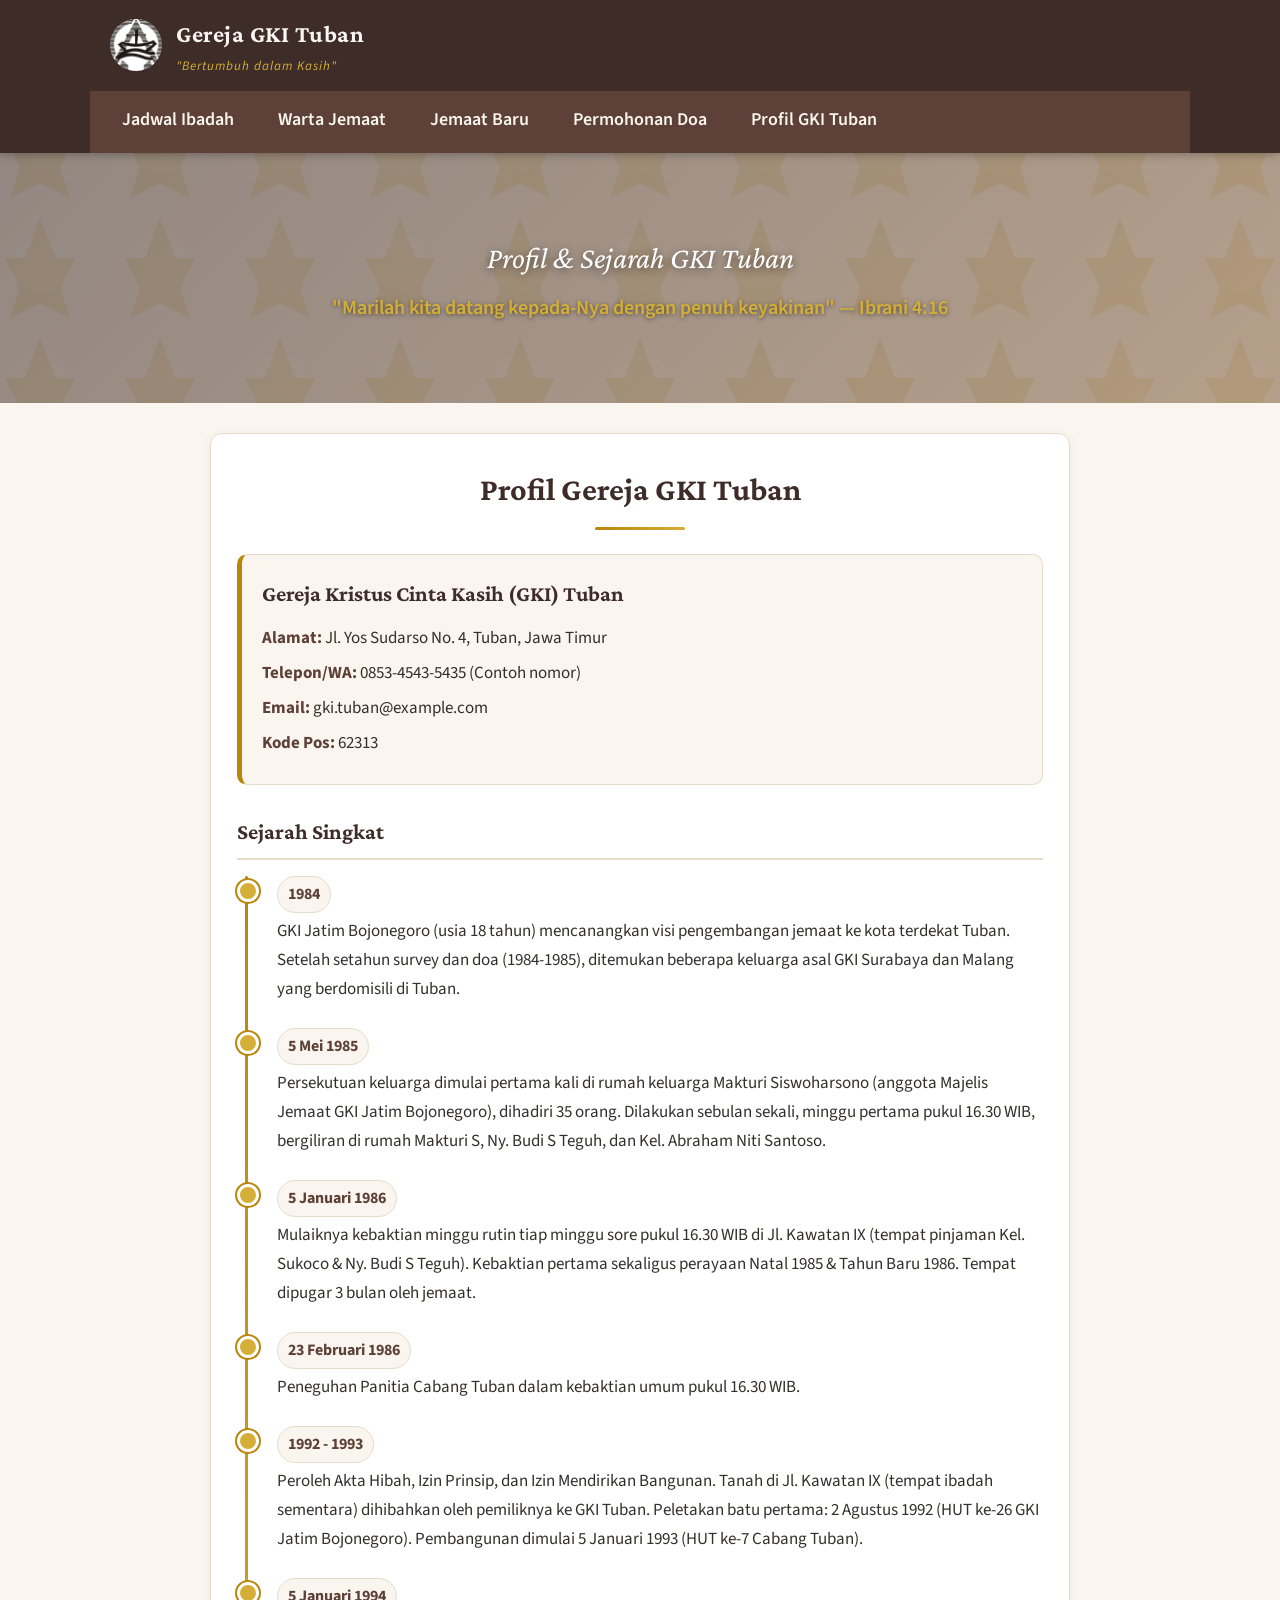
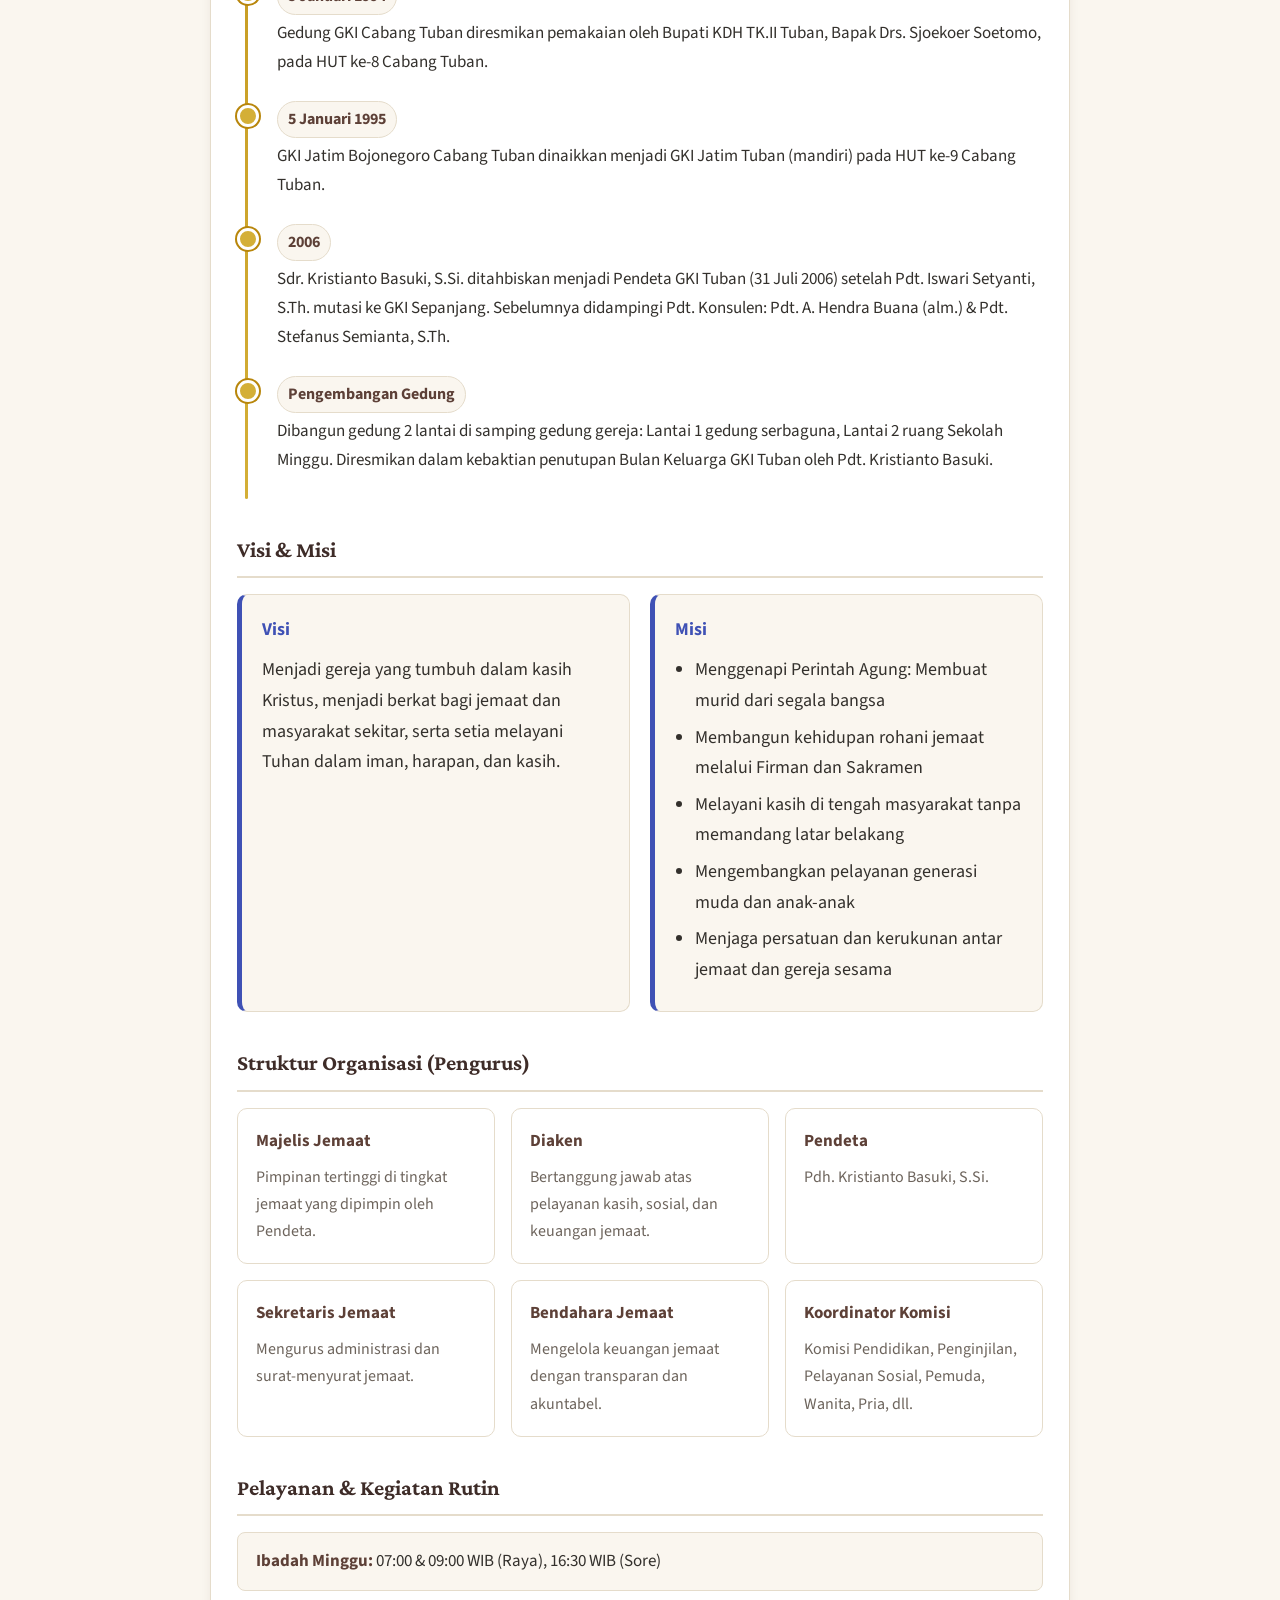
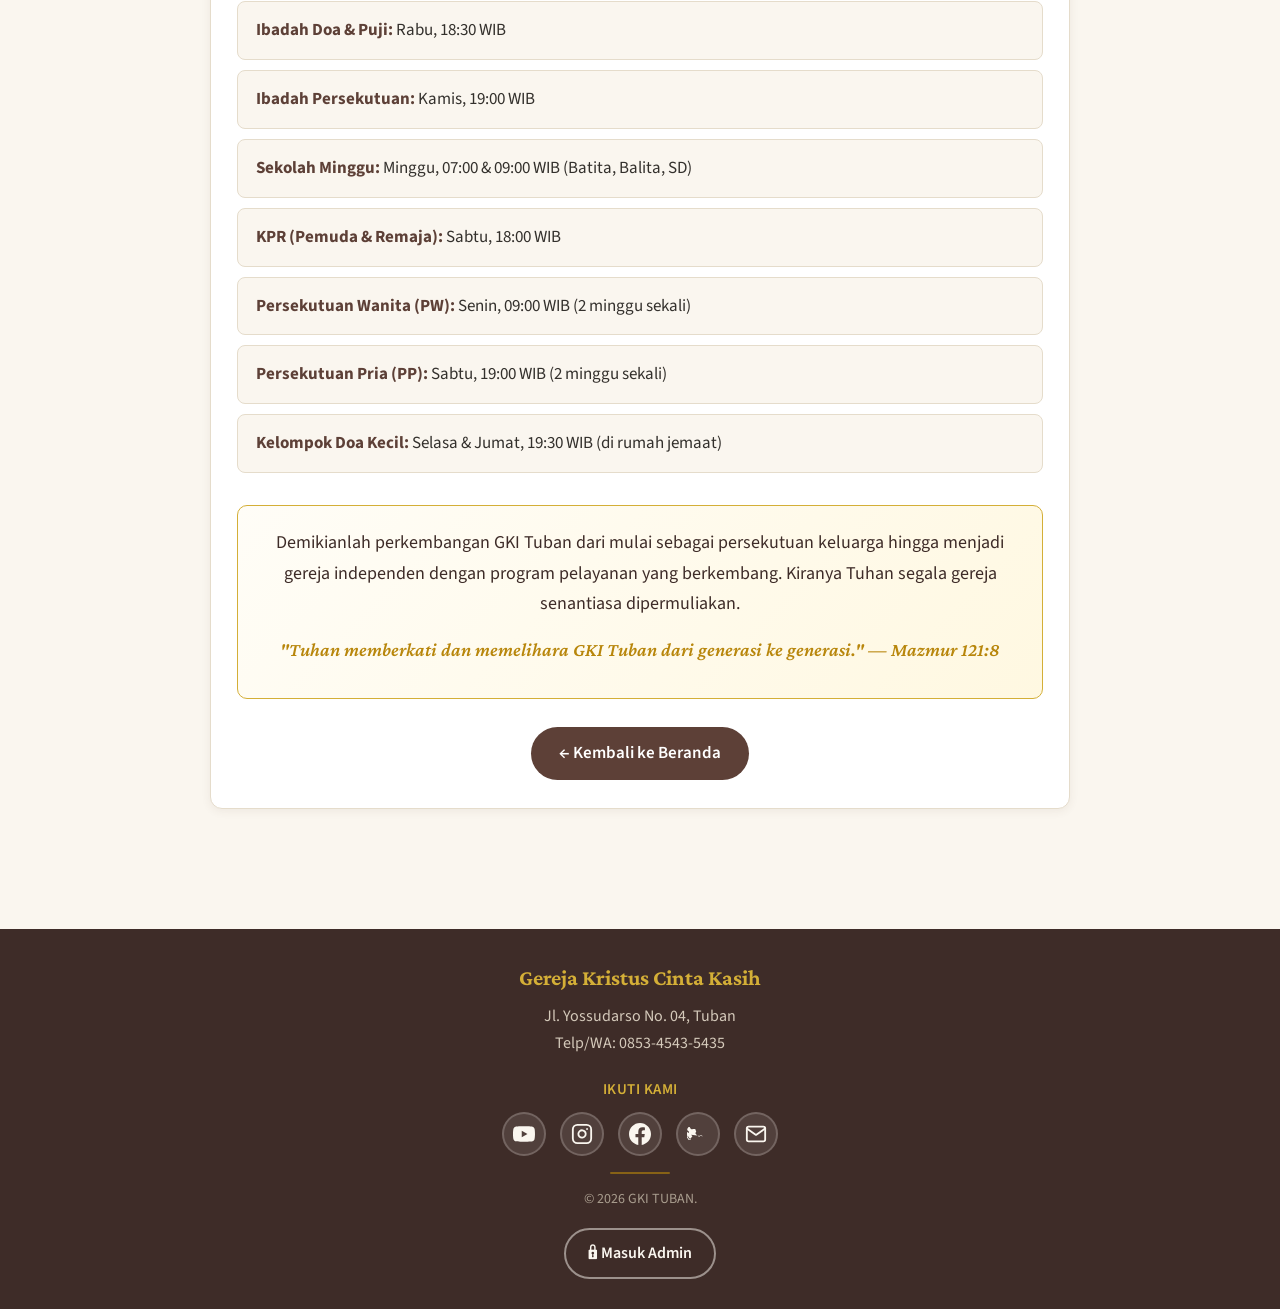
==== gereja/profil.html @ 8012eaf6 "Add files via upload" ====
<!DOCTYPE html>
<html lang="id">
<head>
  <meta charset="UTF-8">
  <meta name="viewport" content="width=device-width, initial-scale=1.0">
  <title>Profil GKI Tuban | Gereja Kristus Cinta Kasih</title>
  <link rel="stylesheet" href="styles.css">
  <link rel="preconnect" href="https://fonts.googleapis.com">
  <link href="https://fonts.googleapis.com/css2?family=Crimson+Pro:wght@400;600;700&family=Source+Sans+3:wght@400;500;600;700&display=swap" rel="stylesheet">
</head>
<body>

  <!-- Header -->
  <header class="site-header">
    <div class="header-inner">
      <div class="logo-area">
        <img src="logo gki.png" alt="Logo GKI Tuban" class="logo-icon">
        <div class="logo-text">
          <span class="church-name">Gereja GKI Tuban</span>
          <span class="church-motto">"Bertumbuh dalam Kasih"</span>
        </div>
      </div>
      <button class="mobile-menu-btn" id="mobileMenuBtn" aria-label="Menu">
        <span></span><span></span><span></span>
      </button>
    </div>
    <nav class="main-nav" id="mainNav">
      <a href="index.html#jadwal" class="nav-link">Jadwal Ibadah</a>
      <a href="index.html#warta" class="nav-link">Warta Jemaat</a>
      <a href="index.html#jemaat-baru" class="nav-link">Jemaat Baru</a>
      <a href="index.html#doa" class="nav-link">Permohonan Doa</a>
      <a href="profil.html" class="nav-link active">Profil GKI Tuban</a>
    </nav>
  </header>

  <!-- Hero Banner untuk halaman profil -->
  <section class="hero-banner" style="height: 250px;">
    <div class="hero-overlay"></div>
    <div class="hero-content">
      <p class="hero-verse">Profil & Sejarah GKI Tuban</p>
      <p class="hero-ref">"Marilah kita datang kepada-Nya dengan penuh keyakinan" — Ibrani 4:16</p>
    </div>
  </section>

  <main class="main-content">

    <!-- ===================== PROFIL LENGKAP GKI TUBAN ===================== -->
    <section class="section-block">
      <div class="section-header">
        <h2>Profil Gereja GKI Tuban</h2>
        <div class="section-divider"></div>
      </div>

      <div class="profile-content">
        <div class="profile-intro-box">
          <h3>Gereja Kristus Cinta Kasih (GKI) Tuban</h3>
          <p><strong>Alamat:</strong> Jl. Yos Sudarso No. 4, Tuban, Jawa Timur</p>
          <p><strong>Telepon/WA:</strong> 0853-4543-5435 (Contoh nomor)</p>
          <p><strong>Email:</strong> gki.tuban@example.com</p>
          <p><strong>Kode Pos:</strong> 62313</p>
        </div>

        <div class="profile-section">
          <h3>Sejarah Singkat</h3>
          <div class="history-timeline">
            <div class="timeline-item">
              <div class="timeline-year">1984</div>
              <div class="timeline-desc">GKI Jatim Bojonegoro (usia 18 tahun) mencanangkan visi pengembangan jemaat ke kota terdekat Tuban. Setelah setahun survey dan doa (1984-1985), ditemukan beberapa keluarga asal GKI Surabaya dan Malang yang berdomisili di Tuban.</div>
            </div>
            <div class="timeline-item">
              <div class="timeline-year">5 Mei 1985</div>
              <div class="timeline-desc">Persekutuan keluarga dimulai pertama kali di rumah keluarga Makturi Siswoharsono (anggota Majelis Jemaat GKI Jatim Bojonegoro), dihadiri 35 orang. Dilakukan sebulan sekali, minggu pertama pukul 16.30 WIB, bergiliran di rumah Makturi S, Ny. Budi S Teguh, dan Kel. Abraham Niti Santoso.</div>
            </div>
            <div class="timeline-item">
              <div class="timeline-year">5 Januari 1986</div>
              <div class="timeline-desc">Mulaiknya kebaktian minggu rutin tiap minggu sore pukul 16.30 WIB di Jl. Kawatan IX (tempat pinjaman Kel. Sukoco & Ny. Budi S Teguh). Kebaktian pertama sekaligus perayaan Natal 1985 & Tahun Baru 1986. Tempat dipugar 3 bulan oleh jemaat.</div>
            </div>
            <div class="timeline-item">
              <div class="timeline-year">23 Februari 1986</div>
              <div class="timeline-desc">Peneguhan Panitia Cabang Tuban dalam kebaktian umum pukul 16.30 WIB.</div>
            </div>
            <div class="timeline-item">
              <div class="timeline-year">1992 - 1993</div>
              <div class="timeline-desc">Peroleh Akta Hibah, Izin Prinsip, dan Izin Mendirikan Bangunan. Tanah di Jl. Kawatan IX (tempat ibadah sementara) dihibahkan oleh pemiliknya ke GKI Tuban. Peletakan batu pertama: 2 Agustus 1992 (HUT ke-26 GKI Jatim Bojonegoro). Pembangunan dimulai 5 Januari 1993 (HUT ke-7 Cabang Tuban).</div>
            </div>
            <div class="timeline-item">
              <div class="timeline-year">5 Januari 1994</div>
              <div class="timeline-desc">Gedung GKI Cabang Tuban diresmikan pemakaian oleh Bupati KDH TK.II Tuban, Bapak Drs. Sjoekoer Soetomo, pada HUT ke-8 Cabang Tuban.</div>
            </div>
            <div class="timeline-item">
              <div class="timeline-year">5 Januari 1995</div>
              <div class="timeline-desc">GKI Jatim Bojonegoro Cabang Tuban dinaikkan menjadi GKI Jatim Tuban (mandiri) pada HUT ke-9 Cabang Tuban.</div>
            </div>
            <div class="timeline-item">
              <div class="timeline-year">2006</div>
              <div class="timeline-desc">Sdr. Kristianto Basuki, S.Si. ditahbiskan menjadi Pendeta GKI Tuban (31 Juli 2006) setelah Pdt. Iswari Setyanti, S.Th. mutasi ke GKI Sepanjang. Sebelumnya didampingi Pdt. Konsulen: Pdt. A. Hendra Buana (alm.) & Pdt. Stefanus Semianta, S.Th.</div>
            </div>
            <div class="timeline-item">
              <div class="timeline-year">Pengembangan Gedung</div>
              <div class="timeline-desc">Dibangun gedung 2 lantai di samping gedung gereja: Lantai 1 gedung serbaguna, Lantai 2 ruang Sekolah Minggu. Diresmikan dalam kebaktian penutupan Bulan Keluarga GKI Tuban oleh Pdt. Kristianto Basuki.</div>
            </div>
          </div>
        </div>

        <div class="profile-section">
          <h3>Visi & Misi</h3>
          <div class="vision-mission">
            <div class="vm-card">
              <h4>Visi</h4>
              <p>Menjadi gereja yang tumbuh dalam kasih Kristus, menjadi berkat bagi jemaat dan masyarakat sekitar, serta setia melayani Tuhan dalam iman, harapan, dan kasih.</p>
            </div>
            <div class="vm-card">
              <h4>Misi</h4>
              <ul>
                <li>Menggenapi Perintah Agung: Membuat murid dari segala bangsa</li>
                <li>Membangun kehidupan rohani jemaat melalui Firman dan Sakramen</li>
                <li>Melayani kasih di tengah masyarakat tanpa memandang latar belakang</li>
                <li>Mengembangkan pelayanan generasi muda dan anak-anak</li>
                <li>Menjaga persatuan dan kerukunan antar jemaat dan gereja sesama</li>
              </ul>
            </div>
          </div>
        </div>

        <div class="profile-section">
          <h3>Struktur Organisasi (Pengurus)</h3>
          <div class="structure-grid">
            <div class="structure-card">
              <h4>Majelis Jemaat</h4>
              <p>Pimpinan tertinggi di tingkat jemaat yang dipimpin oleh Pendeta.</p>
            </div>
            <div class="structure-card">
              <h4>Diaken</h4>
              <p>Bertanggung jawab atas pelayanan kasih, sosial, dan keuangan jemaat.</p>
            </div>
            <div class="structure-card">
              <h4>Pendeta</h4>
              <p>Pdh. Kristianto Basuki, S.Si.</p>
            </div>
            <div class="structure-card">
              <h4>Sekretaris Jemaat</h4>
              <p>Mengurus administrasi dan surat-menyurat jemaat.</p>
            </div>
            <div class="structure-card">
              <h4>Bendahara Jemaat</h4>
              <p>Mengelola keuangan jemaat dengan transparan dan akuntabel.</p>
            </div>
            <div class="structure-card">
              <h4>Koordinator Komisi</h4>
              <p>Komisi Pendidikan, Penginjilan, Pelayanan Sosial, Pemuda, Wanita, Pria, dll.</p>
            </div>
          </div>
        </div>

        <div class="profile-section">
          <h3>Pelayanan & Kegiatan Rutin</h3>
          <ul class="ministry-list">
            <li><strong>Ibadah Minggu:</strong> 07:00 & 09:00 WIB (Raya), 16:30 WIB (Sore)</li>
            <li><strong>Ibadah Doa & Puji:</strong> Rabu, 18:30 WIB</li>
            <li><strong>Ibadah Persekutuan:</strong> Kamis, 19:00 WIB</li>
            <li><strong>Sekolah Minggu:</strong> Minggu, 07:00 & 09:00 WIB (Batita, Balita, SD)</li>
            <li><strong>KPR (Pemuda & Remaja):</strong> Sabtu, 18:00 WIB</li>
            <li><strong>Persekutuan Wanita (PW):</strong> Senin, 09:00 WIB (2 minggu sekali)</li>
            <li><strong>Persekutuan Pria (PP):</strong> Sabtu, 19:00 WIB (2 minggu sekali)</li>
            <li><strong>Kelompok Doa Kecil:</strong> Selasa & Jumat, 19:30 WIB (di rumah jemaat)</li>
          </ul>
        </div>

        <div class="profile-conclusion">
          <p>Demikianlah perkembangan GKI Tuban dari mulai sebagai persekutuan keluarga hingga menjadi gereja independen dengan program pelayanan yang berkembang. Kiranya Tuhan segala gereja senantiasa dipermuliakan.</p>
          <p class="blessing">"Tuhan memberkati dan memelihara GKI Tuban dari generasi ke generasi." — Mazmur 121:8</p>
        </div>

        <div class="back-link">
          <a href="index.html" class="btn-back-home">← Kembali ke Beranda</a>
        </div>
      </div>
    </section>

  </main>

  <!-- Footer -->
  <footer class="site-footer">
    <div class="footer-inner">
      <p class="footer-church">Gereja Kristus Cinta Kasih</p>
      <p class="footer-addr">Jl. Yossudarso No. 04, Tuban</p>
      <p class="footer-contact">Telp/WA: 0853-4543-5435</p>

      <!-- Social Media -->
      <div class="footer-social">
        <span class="social-label">Ikuti Kami</span>
        <div class="social-links">
          <a href="https://youtube.com" target="_blank" rel="noopener noreferrer" class="social-link social-youtube" aria-label="YouTube GKI Tuban" title="YouTube">
            <svg class="social-icon" viewBox="0 0 24 24" fill="currentColor" aria-hidden="true"><path d="M23.498 6.186a3.016 3.016 0 0 0-2.122-2.136C19.505 3.545 12 3.545 12 3.545s-7.505 0-9.377.505A3.017 3.017 0 0 0 .502 6.186C0 8.07 0 12 0 12s0 3.93.502 5.814a3.016 3.016 0 0 0 2.122 2.136c1.871.505 9.376.505 9.376.505s7.505 0 9.377-.505a3.015 3.015 0 0 0 2.122-2.136C24 15.93 24 12 24 12s0-3.93-.502-5.814zM9.545 15.568V8.432L15.818 12 9.545 15.568z"/></svg>
          </a>
          <a href="https://instagram.com" target="_blank" rel="noopener noreferrer" class="social-link social-instagram" aria-label="Instagram GKI Tuban" title="Instagram">
            <svg class="social-icon" viewBox="0 0 24 24" fill="none" stroke="currentColor" stroke-width="2" stroke-linecap="round" stroke-linejoin="round" aria-hidden="true"><rect x="2" y="2" width="20" height="20" rx="5" ry="5"/><path d="M16 11.37A4 4 0 1 1 12.63 8 4 4 0 0 1 16 11.37z"/><line x1="17.5" y1="6.5" x2="17.51" y2="6.5"/></svg>
          </a>
          <a href="https://facebook.com" target="_blank" rel="noopener noreferrer" class="social-link social-facebook" aria-label="Facebook GKI Tuban" title="Facebook">
            <svg class="social-icon" viewBox="0 0 24 24" fill="currentColor" aria-hidden="true"><path d="M24 12.073c0-6.627-5.373-12-12-12s-12 5.373-12 12c0 5.99 4.388 10.954 10.125 11.854v-8.385H7.078v-3.47h3.047V9.43c0-3.007 1.792-4.669 4.533-4.669 1.312 0 2.686.235 2.686.235v2.953H15.83c-1.491 0-1.956.925-1.956 1.874v2.25h3.328l-.532 3.47h-2.796v8.385C19.612 23.027 24 18.062 24 12.073z"/></svg>
          </a>
          <a href="https://wa.me/6285345435435" target="_blank" rel="noopener noreferrer" class="social-link social-whatsapp" aria-label="WhatsApp GKI Tuban" title="WhatsApp">
            <svg class="social-icon" viewBox="0 0 24 24" fill="currentColor" aria-hidden="true"><path d="M17.472 14.382c-.297-.149-1.758-.867-2.03-.967-.273-.099-.471-.148-.67.15-.197.297-.767.966-.94 1.164-.173.199-.347.223-.644.075-.297-.15-1.255-.463-2.39-1.475-.883-.788-1.48-1.761-1.653-2.059-.173-.297-.018-.454.13-.606.134-.133.297-.347.446-.52.149-.174.198-.298.298-.472.099-.173.05-.371-.025-.52-.075-.149-.669-1.612-.916-2.207-.242-.579-.487-.5-.669-.51-.173-.008-.371-.01-.57-.01-.198 0-.396.01-.594.01-.198 0-.42.01-.618.075-.198.074-.402.15-.57.224-.297.15-.669.224-1.044.074-.372-.149-1.094-.573-1.492-1.425-.396-.853-.6-.963-.84-.997-.24-.033-.51-.074-.789.1-.297.174-1.048.74-1.348 1.474-.3.736-.397 1.264-.248 1.553.134.274.42.593.805 1.01.396.42.855.955.997 1.154.075.099.14.198.18.3.04.099.04.199-.055.298-.074.099-.18.248-.375.248-.188 0-.574-.173-.854-.274-.323-.12-.607-.274-.805-.423-.198-.149-.497-.446-.57-.446-.099 0-.198.074-.247.124a.76.76 0 0 0-.124.198c-.075.274-.298.916-.373 1.19-.074.274-.099.472-.074.646.025.174.1.347.223.447.273.224 1.094 1.355 1.517 2.39.298.734.446 1.308.496 1.483.05.198.05.396.024.57-.024.174-.223.224-.447.298-.248.074-.522.05-.794.025-.199-.025-.423-.05-.62-.15-.198-.1-.371-.274-.547-.472-.174-.198-.273-.423-.323-.646-.05-.223-.024-.371.05-.52.074-.15.201-.323.349-.472.174-.173.374-.323.62-.423.273-.1.597-.05.945.025.372.074 1.397.524 1.842 1.524.396.88.523 1.676.597 2.175.049.348.024.524-.124.67-.149.149-.397.173-.62.074-.198-.074-.396-.248-.594-.423-.173-.173-.3-.397-.423-.646-.074-.199-.05-.372.025-.547.074-.198.248-.472.472-.646.248-.174.573-.248.849-.174.397.075.794.174 1.019.373.224.223.472.523.646.849.174.323.198.573.074.794-.124.224-.373.323-.598.15a1.77 1.77 0 0 1-.647-.597 1.73 1.73 0 0 1-.348-.67c-.074-.249-.05-.473.05-.647.074-.199.273-.373.523-.447.274-.074.548-.05.823.05.174 0 .373-.025.547-.1.174-.074.397-.223.62-.398.224-.174.423-.374.597-.598.173-.223.223-.446.124-.62-.075-.149-.3-.274-.573-.3-.247-.025-.523-.025-.798-.025-.274 0-.548.025-.823.1-.273.074-.522.249-.746.473-.224.224-.423.524-.597.798-.174.274-.323.523-.398.748-.075.224-.075.423-.05.597.025.173.124.373.298.473.223.124.446.149.745.124.298-.025.62-.075.945-.274.323-.198.62-.473.895-.798.274-.323.523-.72.646-1.19.124-.473.05-1.019-.249-1.468a1.76 1.76 0 0 0-.648-.62c-.223-.173-.447-.3-.697-.374-.273-.074-.573-.1-.873-.1-.173 0-.347.025-.52.075z"/></svg>
          </a>
          <a href="mailto:gki.tuban@example.com" class="social-link social-email" aria-label="Email GKI Tuban" title="Email">
            <svg class="social-icon" viewBox="0 0 24 24" fill="none" stroke="currentColor" stroke-width="2" stroke-linecap="round" stroke-linejoin="round" aria-hidden="true"><path d="M4 4h16c1.1 0 2 .9 2 2v12c0 1.1-.9 2-2 2H4c-1.1 0-2-.9-2-2V6c0-1.1.9-2 2-2z"/><polyline points="22,6 12,13 2,6"/></svg>
          </a>
        </div>
      </div>

      <div class="footer-divider"></div>
      <p class="footer-copy">&copy; 2026 GKI TUBAN.</p>
      <a href="admin.html" class="btn-admin-access">&#128274; Masuk Admin</a>
    </div>
  </footer>

  <script src="app.js"></script>
</body>
</html>
---- gereja/styles.css ----
:root {
  --warna-emas: #b8860b;
  --warna-emas-terang: #d4af37;
  --warna-cokelat: #5d4037;
  --warna-cokelat-gelap: #3e2c28;
  --warna-krem: #faf6ef;
  --warna-krem-gelap: #f1e9dc;
  --warna-biru-doa: #3f51b5;
  
  --warna-hijau: #2e7d32;
  --warna-merah: #c62828;
  --warna-teks: #33302c;
  --warna-teks-muda: #6d645c;
  --warna-putih: #ffffff;
  --warna-garis: #e5dccb;
}

* {
  margin: 0;
  padding: 0;
  box-sizing: border-box;
}

html {
  scroll-behavior: smooth;
  scroll-padding-top: 80px;
}

body {
  font-family: 'Source Sans 3', -apple-system, BlinkMacSystemFont, "Segoe UI", Arial, sans-serif;
  background: var(--warna-krem);
  color: var(--warna-teks);
  font-size: 18px; /* ukuran font agak besar untuk lansia */
  line-height: 1.7;
}

h1, h2, h3 {
  font-family: 'Crimson Pro', Georgia, serif;
  color: var(--warna-cokelat-gelap);
}

/* ================= HEADER & NAVIGASI ================= */

.site-header {
  background: var(--warna-cokelat-gelap);
  color: var(--warna-krem);
  position: sticky;
  top: 0;
  z-index: 100;
  box-shadow: 0 2px 8px rgba(0,0,0,0.25);
}

.header-inner {
  display: flex;
  align-items: center;
  justify-content: space-between;
  max-width: 1100px;
  margin: 0 auto;
  padding: 14px 20px;
}

.logo-area {
  display: flex;
  align-items: center;
  gap: 14px;
}

.logo-icon {
  width: 52px;
  height: 52px;
  border-radius: 50%;
  object-fit: cover;
  flex-shrink: 0;
}

.logo-text {
  display: flex;
  flex-direction: column;
}

.church-name {
  font-family: 'Crimson Pro', Georgia, serif;
  font-size: 24px;
  font-weight: 700;
  letter-spacing: 0.5px;
}

.church-motto {
  font-size: 13px;
  font-style: italic;
  color: var(--warna-emas-terang);
  letter-spacing: 1px;
}

/* Mobile menu toggle */
.mobile-menu-btn {
  display: none;
  background: none;
  border: 2px solid var(--warna-krem);
  border-radius: 6px;
  padding: 8px;
  cursor: pointer;
  flex-direction: column;
  gap: 5px;
}

.mobile-menu-btn span {
  display: block;
  width: 26px;
  height: 3px;
  background: var(--warna-krem);
  border-radius: 2px;
}

.main-nav {
  background: var(--warna-cokelat);
  max-width: 1100px;
  margin: 0 auto;
  display: flex;
  padding: 0 10px;
}

.nav-link {
  display: block;
  padding: 14px 22px;
  color: var(--warna-krem);
  text-decoration: none;
  font-size: 18px;
  font-weight: 600;
  border-bottom: 4px solid transparent;
  transition: background 0.2s;
}

.nav-link:hover,
.nav-link.active {
  background: var(--warna-cokelat-gelap);
  border-bottom-color: var(--warna-emas-terang);
}

/* ================= HERO BANNER ================= */

.hero-banner {
  position: relative;
  height: 300px;
  background-image:
    linear-gradient(135deg, rgba(62,44,40,0.55), rgba(124,88,56,0.55)),
    url('data:image/svg+xml;utf8,<svg xmlns="http://www.w3.org/2000/svg" width="120" height="120" viewBox="0 0 120 120"><circle cx="60" cy="45" r="30" fill="%23ffffff" opacity="0.25"/><path d="M60 0 L75 40 L95 40 L80 70 L90 100 L60 85 L30 100 L40 70 L25 40 L45 40 Z" fill="%23d4af37" opacity="0.20"/></svg>');
  background-size: auto, 120px 120px;
  background-position: center, center;
  display: flex;
  align-items: center;
  justify-content: center;
  text-align: center;
}

.hero-content {
  max-width: 700px;
  padding: 20px;
}

.hero-verse {
  font-family: 'Crimson Pro', Georgia, serif;
  font-size: 30px;
  font-style: italic;
  color: var(--warna-putih);
  text-shadow: 0 2px 8px rgba(0,0,0,0.5);
  margin-bottom: 8px;
}

.hero-ref {
  color: var(--warna-emas-terang);
  font-size: 20px;
  font-weight: 600;
  text-shadow: 0 1px 4px rgba(0,0,0,0.5);
}

/* ================= MAIN CONTENT / SECTIONS ================= */

.main-content {
  max-width: 900px;
  margin: 0 auto;
  padding: 30px 20px 60px;
}

.section-block {
  margin-bottom: 60px;
  background: var(--warna-putih);
  border-radius: 12px;
  padding: 28px 26px;
  box-shadow: 0 2px 10px rgba(93,64,55,0.08);
  border: 1px solid var(--warna-garis);
}

.section-header {
  text-align: center;
  margin-bottom: 24px;
}

.section-header h2 {
  font-size: 32px;
  margin-bottom: 10px;
}

.section-divider {
  width: 90px;
  height: 3px;
  background: linear-gradient(90deg, var(--warna-emas), var(--warna-emas-terang));
  margin: 0 auto;
  border-radius: 3px;
}

.section-desc {
  text-align: center;
  color: var(--warna-teks-muda);
  margin-bottom: 24px;
  font-size: 18px;
}

/* ================= SCHEDULE TABS ================= */

.schedule-tabs {
  display: flex;
  flex-wrap: wrap;
  gap: 8px;
  justify-content: center;
  margin-bottom: 24px;
}

.tab-btn {
  background: var(--warna-krem-gelap);
  border: 2px solid var(--warna-garis);
  color: var(--warna-cokelat);
  font-size: 16px;
  font-weight: 600;
  padding: 12px 20px;
  border-radius: 30px;
  cursor: pointer;
  transition: all 0.2s;
}

.tab-btn:hover {
  background: var(--warna-krem);
}

.tab-btn.active {
  background: var(--warna-cokelat);
  border-color: var(--warna-cokelat);
  color: var(--warna-putih);
}

.tab-content {
  display: none;
}

.tab-content.active {
  display: block;
  animation: fadeIn 0.3s ease;
}

@keyframes fadeIn {
  from { opacity: 0; transform: translateY(6px); }
  to { opacity: 1; transform: translateY(0); }
}

.schedule-card {
  display: flex;
  align-items: center;
  gap: 18px;
  background: var(--warna-krem);
  border-left: 5px solid var(--warna-emas);
  border-radius: 8px;
  padding: 16px 20px;
  margin-bottom: 12px;
}

.schedule-day {
  flex-shrink: 0;
  min-width: 90px;
  text-align: center;
  background: var(--warna-cokelat);
  color: var(--warna-putih);
  font-weight: 700;
  padding: 10px 8px;
  border-radius: 8px;
  font-size: 16px;
}

.schedule-detail {
  display: flex;
  flex-direction: column;
}

.schedule-detail strong {
  font-size: 19px;
  color: var(--warna-cokelat-gelap);
}

.schedule-detail span {
  color: var(--warna-teks-muda);
  font-size: 16px;
}

/* ================= WARTA ================= */

.section-warta {
  background: linear-gradient(180deg, var(--warna-putih), var(--warna-krem));
}

.warta-container {
  background: var(--warna-putih);
  border: 1px solid var(--warna-garis);
  border-radius: 10px;
  padding: 22px;
}

.warta-date {
  font-size: 16px;
  color: var(--warna-emas);
  font-weight: 700;
  margin-bottom: 12px;
  letter-spacing: 0.5px;
}

.warta-body {
  white-space: pre-line;
  font-size: 18px;
}

.warta-list {
  display: flex;
  flex-direction: column;
  gap: 20px;
}

.warta-item {
  background: var(--warna-putih);
  border: 1px solid var(--warna-garis);
  border-radius: 10px;
  padding: 20px;
  box-shadow: 0 2px 8px rgba(93,64,55,0.06);
  transition: box-shadow 0.2s, border-color 0.2s;
}

.warta-item:hover {
  box-shadow: 0 4px 16px rgba(93,64,55,0.1);
  border-color: var(--warna-emas);
}

.warta-item-date {
  font-size: 14px;
  color: var(--warna-emas);
  font-weight: 700;
  margin-bottom: 10px;
  letter-spacing: 0.5px;
}

.warta-item-teks {
  font-size: 18px;
  line-height: 1.8;
  color: var(--warna-teks);
  white-space: pre-wrap;
}

.warta-item img,
.warta-item iframe {
  max-width: 100%;
  height: auto;
  display: block;
  border-radius: 8px;
  margin-top: 12px;
}

.warta-file-image img {
  border: 1px solid var(--warna-garis);
}

.warta-file-pdf iframe {
  border: 1px solid var(--warna-garis);
  border-radius: 8px;
}

.warta-file-pdf p,
.warta-pdf-download {
  margin-top: 12px;
  text-align: center;
}

.warta-file-name {
  margin-top: 0 !important;
  font-size: 14px;
  color: var(--warna-teks-muda);
  font-weight: 500;
  text-align: center;
  margin-bottom: 6px;
}

.warta-file-pdf a {
  display: inline-flex;
  align-items: center;
  gap: 10px;
  background: linear-gradient(135deg, var(--warna-emas) 0%, var(--warna-emas-terang) 50%, var(--warna-emas) 100%);
  background-size: 200% 100%;
  color: var(--warna-cokelat-gelap);
  font-weight: 700;
  font-size: 15px;
  padding: 12px 28px;
  border-radius: 50px;
  text-decoration: none;
  box-shadow: 
    0 4px 14px rgba(184,134,11,0.35),
    0 0 0 1px rgba(212,175,55,0.5) inset;
  transition: transform 0.2s, box-shadow 0.2s, background-position 0.3s;
  position: relative;
  overflow: hidden;
}

.warta-file-pdf a::before {
  content: "";
  position: absolute;
  inset: 0;
  background: linear-gradient(135deg, transparent 0%, rgba(255,255,255,0.3) 50%, transparent 100%);
  opacity: 0;
  transition: opacity 0.3s;
}

.warta-file-pdf a:hover {
  transform: translateY(-3px);
  box-shadow: 
    0 7px 22px rgba(184,134,11,0.45),
    0 0 0 1px rgba(212,175,55,0.7) inset;
  background-position: 100% 0;
}

.warta-file-pdf a:hover::before {
  opacity: 1;
  animation: shimmer 1.5s infinite;
}

.warta-file-pdf a:active {
  transform: translateY(-1px);
  box-shadow: 0 3px 10px rgba(184,134,11,0.35);
}

@keyframes shimmer {
  0% { transform: translateX(-100%); }
  100% { transform: translateX(100%); }
}

.warta-file-pdf a:active {
  transform: translateY(0);
}

.warta-file-other a {
  color: var(--warna-emas);
  font-weight: 600;
}

/* ================= FORMULIR ================= */

.church-form {
  max-width: 620px;
  margin: 0 auto;
}

.form-group {
  margin-bottom: 22px;
}

.form-group label {
  display: block;
  font-weight: 600;
  margin-bottom: 6px;
  font-size: 18px;
  color: var(--warna-cokelat);
}

.form-group input[type="text"],
.form-group input[type="tel"],
.form-group input[type="date"] {
  width: 100%;
  padding: 14px 16px;
  font-size: 18px;
  border: 2px solid var(--warna-garis);
  border-radius: 8px;
  background: var(--warna-putih);
  transition: border-color 0.2s;
}

.form-group input:focus,
.form-group textarea:focus {
  outline: none;
  border-color: var(--warna-emas);
  background: #fffdf7;
}

.form-group textarea {
  width: 100%;
  padding: 14px 16px;
  font-size: 18px;
  border: 2px solid var(--warna-garis);
  border-radius: 8px;
  font-family: inherit;
  resize: vertical;
  min-height: 120px;
  background: var(--warna-putih);
}

/* Privasi radio custom */
.privacy-label {
  font-size: 18px;
  font-weight: 600;
  color: var(--warna-cokelat);
  margin-bottom: 8px;
  display: block;
}

.privacy-options {
  display: flex;
  flex-direction: column;
  gap: 12px;
}

.radio-option {
  display: flex;
  align-items: center;
  gap: 10px;
  cursor: pointer;
  font-size: 18px;
  background: var(--warna-krem);
  border: 2px solid var(--warna-garis);
  padding: 12px 14px;
  border-radius: 8px;
  transition: border-color 0.2s;
}

.radio-option:hover {
  border-color: var(--warna-emas);
}

.radio-option input[type="radio"] {
  width: 22px;
  height: 22px;
  flex-shrink: 0;
  accent-color: var(--warna-emas);
}

/* Submit buttons */
.btn-submit {
  display: block;
  width: 100%;
  background: linear-gradient(145deg, var(--warna-emas-terang), var(--warna-emas));
  color: var(--warna-putih);
  font-size: 20px;
  font-weight: 700;
  padding: 16px;
  border: none;
  border-radius: 10px;
  cursor: pointer;
  transition: transform 0.15s, box-shadow 0.15s;
  box-shadow: 0 4px 10px rgba(184,134,11,0.3);
  letter-spacing: 0.3px;
}

.btn-submit:hover {
  transform: translateY(-2px);
  box-shadow: 0 6px 16px rgba(184,134,11,0.4);
}

.btn-submit:active {
  transform: translateY(0);
}

.btn-submit-doa {
  background: linear-gradient(145deg, #5f6fb8, var(--warna-biru-doa));
  box-shadow: 0 4px 10px rgba(63,81,181,0.3);
}

.btn-submit-doa:hover {
  box-shadow: 0 6px 16px rgba(63,81,181,0.4);
}

/* Success message */
.form-success {
  text-align: center;
  background: #e8f5e9;
  border: 2px solid var(--warna-hijau);
  border-radius: 10px;
  padding: 24px;
  margin-top: 20px;
}

.success-icon {
  width: 48px;
  height: 48px;
  background: var(--warna-hijau);
  color: var(--warna-putih);
  border-radius: 50%;
  display: inline-flex;
  align-items: center;
  justify-content: center;
  font-size: 26px;
  margin-bottom: 8px;
}

/* ================= FOOTER ================= */

.site-footer {
  background: var(--warna-cokelat-gelap);
  color: var(--warna-krem);
  text-align: center;
  padding: 30px 20px;
}

.footer-church {
  font-family: 'Crimson Pro', Georgia, serif;
  font-size: 22px;
  font-weight: 700;
  color: var(--warna-emas-terang);
  margin-bottom: 6px;
}

.footer-addr, .footer-contact {
  font-size: 16px;
  color: #d4c9ba;
}

.footer-divider {
  width: 60px;
  height: 2px;
  background: var(--warna-emas);
  margin: 14px auto;
  opacity: 0.6;
  border-radius: 2px;
}

.footer-copy {
  font-size: 14px;
  color: #a99d8e;
}

/* ============================================================
   HALAMAN ADMIN
   ============================================================ */

.admin-page {
  background: var(--warna-krem);
}

/* PIN Screen */
.pin-screen {
  position: fixed;
  inset: 0;
  background: linear-gradient(135deg, var(--warna-cokelat-gelap), var(--warna-cokelat));
  display: flex;
  align-items: center;
  justify-content: center;
  padding: 20px;
  z-index: 200;
}

.pin-card {
  background: var(--warna-putih);
  border-radius: 14px;
  padding: 36px 30px;
  max-width: 400px;
  width: 100%;
  text-align: center;
  box-shadow: 0 10px 40px rgba(0,0,0,0.4);
}

.pin-lock {
  font-size: 44px;
  margin-bottom: 12px;
}

.pin-card h2 {
  font-size: 26px;
  margin-bottom: 6px;
}

.pin-card p {
  color: var(--warna-teks-muda);
  margin-bottom: 20px;
}

.pin-card input {
  width: 100%;
  text-align: center;
  font-size: 32px;
  letter-spacing: 12px;
  padding: 12px;
  border: 2px solid var(--warna-garis);
  border-radius: 8px;
  margin-bottom: 16px;
}

.pin-card input:focus {
  outline: none;
  border-color: var(--warna-emas);
}

.pin-error {
  color: var(--warna-merah);
  font-weight: 600;
  margin-bottom: 12px;
}

/* Admin Header */
.admin-header {
  background: var(--warna-cokelat-gelap);
  color: var(--warna-putih);
}

.admin-header-inner {
  max-width: 1100px;
  margin: 0 auto;
  padding: 16px 20px;
  display: flex;
  align-items: center;
  justify-content: space-between;
  gap: 14px;
  flex-wrap: wrap;
}

.admin-header-inner h1 {
  color: var(--warna-putih);
  font-size: 26px;
  order: 2;
}

.btn-back {
  color: var(--warna-krem);
  text-decoration: none;
  font-weight: 600;
  font-size: 16px;
  padding: 8px 14px;
  border: 2px solid rgba(250,246,239,0.5);
  border-radius: 8px;
  transition: background 0.2s;
  order: 1;
}

.btn-back:hover {
  background: rgba(250,246,239,0.15);
}

.btn-outline {
  background: none;
  border: 2px solid rgba(250,246,239,0.5);
  color: var(--warna-krem);
  font-size: 16px;
  font-weight: 600;
  padding: 8px 18px;
  border-radius: 8px;
  cursor: pointer;
  order: 3;
}

.btn-outline:hover {
  background: rgba(250,246,239,0.15);
}

/* Admin Main */
.admin-main {
  max-width: 1000px;
  margin: 0 auto;
  padding: 30px 20px 60px;
}

/* ===== Menu navigasi admin =====
   Bar tombol di atas konten. Aktif satu menu saja agar dashboard tidak
   menampilkan semua bagian sekaligus (biar tidak ribet saat data banyak). */
.admin-menu {
  max-width: 1000px;
  margin: 16px auto 0;
  padding: 0 20px;
  display: flex;
  flex-wrap: wrap;
  gap: 8px;
}

.admin-menu-btn {
  background: var(--warna-krem-gelap);
  border: 2px solid var(--warna-garis);
  color: var(--warna-cokelat);
  font-size: 17px;
  font-weight: 600;
  padding: 12px 18px;
  border-radius: 30px;
  cursor: pointer;
  transition: all 0.2s;
}

.admin-menu-btn:hover {
  background: var(--warna-putih);
}

.admin-menu-btn.active {
  background: var(--warna-cokelat);
  border-color: var(--warna-cokelat);
  color: var(--warna-putih);
}

/* Tombol "Batalkan Edit" muncul saat mode edit jadwal aktif */
.btn-cancel-edit {
  width: 100%;
  margin-top: 10px;
  background: none;
  color: var(--warna-merah);
  border: 2px solid var(--warna-merah);
  font-size: 18px;
  font-weight: 600;
  padding: 12px;
  border-radius: 10px;
  cursor: pointer;
}

.btn-cancel-edit:hover {
  background: rgba(198,40,40,0.08);
}

.admin-panel {
  background: var(--warna-putih);
  border: 1px solid var(--warna-garis);
  border-radius: 12px;
  padding: 24px;
  margin-bottom: 28px;
  box-shadow: 0 2px 8px rgba(93,64,55,0.06);
}

.panel-title {
  border-bottom: 2px solid var(--warna-krem-gelap);
  padding-bottom: 12px;
  margin-bottom: 20px;
}

.panel-title h2 {
  font-size: 24px;
}

.admin-form {
  max-width: 700px;
}

.inline-msg {
  margin-top: 14px;
  color: var(--warna-hijau);
  font-weight: 600;
}

/* Stat cards */
.stat-cards {
  display: grid;
  grid-template-columns: repeat(3, 1fr);
  gap: 14px;
  margin-bottom: 28px;
}

.stat-card {
  background: var(--warna-putih);
  border: 1px solid var(--warna-garis);
  border-radius: 12px;
  text-align: center;
  padding: 22px 12px;
}

.stat-num {
  display: block;
  font-family: 'Crimson Pro', Georgia, serif;
  font-size: 42px;
  font-weight: 700;
  color: var(--warna-cokelat-gelap);
}

.stat-label {
  color: var(--warna-teks-muda);
  font-size: 15px;
  font-weight: 600;
}

.birthday-card .stat-num {
  color: var(--warna-emas);
}

/* Birthday list */
.birthday-item {
  display: flex;
  align-items: center;
  gap: 14px;
  background: #fff8e1;
  border: 2px solid var(--warna-emas-terang);
  border-radius: 10px;
  padding: 14px 18px;
  margin-bottom: 10px;
}

.birthday-cake {
  font-size: 28px;
}

.birthday-item strong {
  font-size: 20px;
  color: var(--warna-cokelat-gelap);
}

.birthday-item .birthday-age {
  color: var(--warna-emas);
  font-weight: 700;
}

.empty-note {
  color: var(--warna-teks-muda);
  font-style: italic;
  padding: 10px 0;
}

/* Tables */
.table-scroll {
  overflow-x: auto;
}

.admin-table {
  width: 100%;
  border-collapse: collapse;
  font-size: 17px;
}

.admin-table th,
.admin-table td {
  text-align: left;
  padding: 12px 14px;
  border-bottom: 1px solid var(--warna-garis);
}

.admin-table thead th {
  background: var(--warna-krem-gelap);
  color: var(--warna-cokelat);
  font-weight: 700;
  font-size: 16px;
}

.admin-table tbody tr:hover {
  background: #fbf6ee;
}

.badge-privasi {
  display: inline-block;
  padding: 4px 12px;
  border-radius: 20px;
  font-size: 14px;
  font-weight: 600;
}

.badge-publik {
  background: #e3f2fd;
  color: #1565c0;
}

.badge-rahasia {
  background: #f3e5f5;
  color: #7b1fa2;
}

.badge-file {
  display: inline-block;
  padding: 4px 10px;
  border-radius: 16px;
  font-size: 13px;
  font-weight: 600;
}
.badge-file.pdf {
  background: #fdecea;
  color: #c62828;
}
.badge-file.img {
  background: #e8f5e9;
  color: #2e7d32;
}

/* ============================================================
   RESPONSIVE (Mobile-first adjustments)
   ============================================================ */

@media (max-width: 768px) {

  body {
    font-size: 17px;
  }

  .church-name {
    font-size: 20px;
  }

  .church-motto {
    font-size: 12px;
  }

  .mobile-menu-btn {
    display: flex;
  }

  .main-nav {
    display: none;
    flex-direction: column;
    padding: 0;
  }

  .main-nav.open {
    display: flex;
  }

  .nav-link {
    padding: 16px 20px;
    border-bottom: 1px solid rgba(250,246,239,0.15);
    font-size: 19px;
  }

  .hero-banner {
    height: 230px;
  }

  .hero-verse {
    font-size: 24px;
  }

  .hero-ref {
    font-size: 18px;
  }

  .main-content {
    padding: 20px 14px 50px;
  }

  .section-block {
    padding: 22px 18px;
    margin-bottom: 40px;
  }

  .section-header h2 {
    font-size: 26px;
  }

  .schedule-tabs {
    flex-direction: column;
  }

  .tab-btn {
    width: 100%;
    text-align: center;
    font-size: 17px;
  }

  .schedule-card {
    flex-direction: column;
    align-items: flex-start;
    gap: 10px;
  }

  .schedule-day {
    min-width: 100%;
    text-align: left;
  }

  .stat-cards {
    grid-template-columns: 1fr;
  }

  .admin-header-inner h1 {
    order: 1;
    width: 100%;
    text-align: center;
  }

  .btn-back {
    order: 2;
  }

  .btn-outline {
    order: 3;
  }

  .admin-table {
    font-size: 15px;
  }

}

@media (min-width: 769px) and (max-width: 1024px) {
  .section-block {
    padding: 26px 22px;
  }
}

/* ============================================================
   SOCIAL MEDIA FOOTER
   ============================================================ */

.footer-social {
  margin: 20px 0 16px;
}

.social-label {
  display: block;
  font-size: 15px;
  color: var(--warna-emas-terang);
  font-weight: 600;
  margin-bottom: 10px;
  letter-spacing: 0.5px;
  text-transform: uppercase;
}

.social-links {
  display: flex;
  justify-content: center;
  gap: 14px;
  flex-wrap: wrap;
}

.social-link {
  display: inline-flex;
  align-items: center;
  justify-content: center;
  width: 44px;
  height: 44px;
  border-radius: 50%;
  background: rgba(250,246,239,0.1);
  border: 2px solid rgba(250,246,239,0.2);
  color: var(--warna-krem);
  text-decoration: none;
  transition: all 0.3s ease;
  position: relative;
  overflow: hidden;
}

.social-link::before {
  content: '';
  position: absolute;
  inset: 0;
  background: var(--brand-color);
  opacity: 0;
  transition: opacity 0.3s ease;
  border-radius: 50%;
}

.social-link:hover::before {
  opacity: 1;
}

.social-link:hover {
  transform: translateY(-3px);
  border-color: var(--brand-color);
  box-shadow: 0 6px 20px rgba(0,0,0,0.2);
}

.social-link .social-icon {
  width: 22px;
  height: 22px;
  position: relative;
  z-index: 1;
  transition: transform 0.3s ease;
}

.social-link:hover .social-icon {
  transform: scale(1.1);
}

/* Brand colors for each platform */
.social-youtube { --brand-color: #ff0000; }
.social-instagram { --brand-color: #e1306c; }
.social-facebook { --brand-color: #1877f2; }
.social-whatsapp { --brand-color: #25d366; }
.social-email { --brand-color: #ea4335; }

/* ============================================================
   TAMBAHAN: Tombol masuk admin (halaman publik)
   ============================================================ */

.btn-admin-access {
  display: inline-block;
  margin-top: 16px;
  padding: 10px 22px;
  background: none;
  border: 2px solid rgba(250,246,239,0.5);
  color: var(--warna-krem);
  font-size: 16px;
  font-weight: 600;
  text-decoration: none;
  border-radius: 30px;
  cursor: pointer;
  transition: background 0.2s, border-color 0.2s;
}

.btn-admin-access:hover {
  background: rgba(250,246,239,0.12);
  border-color: var(--warna-emas-terang);
}

/* ============================================================
   HALAMAN PROFIL GKI TUBAN
   ============================================================ */

.profile-intro-box {
  background: var(--warna-krem);
  border: 1px solid var(--warna-garis);
  border-radius: 10px;
  padding: 20px;
  margin-bottom: 28px;
  border-left: 5px solid var(--warna-emas);
}

.profile-intro-box h3 {
  color: var(--warna-cokelat-gelap);
  margin-bottom: 12px;
  font-size: 22px;
}

.profile-intro-box p {
  margin-bottom: 6px;
  font-size: 17px;
}

.profile-intro-box strong {
  color: var(--warna-cokelat);
}

.profile-section {
  margin-bottom: 32px;
}

.profile-section h3 {
  color: var(--warna-cokelat-gelap);
  font-size: 22px;
  margin-bottom: 16px;
  padding-bottom: 8px;
  border-bottom: 2px solid var(--warna-garis);
}

.history-timeline {
  position: relative;
  padding-left: 24px;
}

.history-timeline::before {
  content: '';
  position: absolute;
  left: 8px;
  top: 0;
  bottom: 0;
  width: 3px;
  background: linear-gradient(180deg, var(--warna-emas), var(--warna-emas-terang));
  border-radius: 3px;
}

.timeline-item {
  position: relative;
  padding-bottom: 24px;
  padding-left: 16px;
}

.timeline-item::before {
  content: '';
  position: absolute;
  left: -24px;
  top: 4px;
  width: 16px;
  height: 16px;
  background: var(--warna-emas-terang);
  border: 3px solid var(--warna-putih);
  border-radius: 50%;
  box-shadow: 0 0 0 2px var(--warna-emas);
}

.timeline-year {
  font-weight: 700;
  color: var(--warna-cokelat);
  font-size: 16px;
  margin-bottom: 4px;
  display: inline-block;
  background: var(--warna-krem);
  padding: 4px 10px;
  border-radius: 20px;
  border: 1px solid var(--warna-garis);
}

.timeline-desc {
  color: var(--warna-teks);
  font-size: 17px;
  line-height: 1.7;
}

.vision-mission {
  display: grid;
  grid-template-columns: repeat(auto-fit, minmax(300px, 1fr));
  gap: 20px;
  margin-top: 8px;
}

.vm-card {
  background: var(--warna-krem);
  border: 1px solid var(--warna-garis);
  border-radius: 10px;
  padding: 20px;
  border-left: 5px solid var(--warna-biru-doa);
}

.vm-card h4 {
  color: var(--warna-biru-doa);
  font-size: 18px;
  margin-bottom: 10px;
}

.vm-card p {
  margin-bottom: 8px;
  color: var(--warna-teks);
}

.vm-card ul {
  padding-left: 20px;
}

.vm-card li {
  margin-bottom: 6px;
  color: var(--warna-teks);
}

.structure-grid {
  display: grid;
  grid-template-columns: repeat(auto-fit, minmax(250px, 1fr));
  gap: 16px;
  margin-top: 8px;
}

.structure-card {
  background: var(--warna-putih);
  border: 1px solid var(--warna-garis);
  border-radius: 10px;
  padding: 18px;
  transition: transform 0.2s, box-shadow 0.2s;
}

.structure-card:hover {
  transform: translateY(-3px);
  box-shadow: 0 6px 16px rgba(93,64,55,0.12);
  border-color: var(--warna-emas);
}

.structure-card h4 {
  color: var(--warna-cokelat);
  font-size: 17px;
  margin-bottom: 8px;
}

.structure-card p {
  color: var(--warna-teks-muda);
  font-size: 16px;
}

.ministry-list {
  list-style: none;
  padding: 0;
}

.ministry-list li {
  background: var(--warna-krem);
  border: 1px solid var(--warna-garis);
  border-radius: 8px;
  padding: 14px 18px;
  margin-bottom: 10px;
  font-size: 17px;
  transition: border-color 0.2s;
}

.ministry-list li:hover {
  border-color: var(--warna-emas);
}

.ministry-list strong {
  color: var(--warna-cokelat);
}

.profile-conclusion {
  background: linear-gradient(135deg, #fffdf7, #fff8e1);
  border: 1px solid var(--warna-emas-terang);
  border-radius: 10px;
  padding: 22px;
  margin-top: 16px;
  text-align: center;
}

.profile-conclusion p {
  margin-bottom: 10px;
  font-size: 18px;
  color: var(--warna-cokelat-gelap);
}

.profile-conclusion .blessing {
  font-family: 'Crimson Pro', Georgia, serif;
  font-style: italic;
  color: var(--warna-emas);
  font-size: 19px;
  font-weight: 600;
  margin-top: 14px;
}

.back-link {
  text-align: center;
  margin-top: 28px;
}

.btn-back-home {
  display: inline-block;
  padding: 12px 28px;
  background: var(--warna-cokelat);
  color: var(--warna-putih);
  font-size: 17px;
  font-weight: 600;
  text-decoration: none;
  border-radius: 30px;
  transition: background 0.2s, transform 0.15s;
}

.btn-back-home:hover {
  background: var(--warna-cokelat-gelap);
  transform: translateY(-2px);
}

/* Mobile responsive untuk profil */
@media (max-width: 768px) {
  .vision-mission {
    grid-template-columns: 1fr;
  }
  
  .structure-grid {
    grid-template-columns: 1fr;
  }
  
  .history-timeline {
    padding-left: 16px;
  }
  
  .history-timeline::before {
    left: 6px;
  }
  
  .timeline-item::before {
    left: -20px;
    width: 14px;
    height: 14px;
  }
  
  .timeline-item {
    padding-left: 12px;
  }
}

/* ============================================================
   TAMBAHAN: Formular kelola jadwal di halaman admin
   ============================================================ */

.panel-sub {
  color: var(--warna-teks-muda);
  font-size: 16px;
  margin-top: 4px;
}

/* Dropdown kategori */
.form-group select {
  width: 100%;
  padding: 14px 16px;
  font-size: 18px;
  border: 2px solid var(--warna-garis);
  border-radius: 8px;
  background: var(--warna-putih);
}

.form-group select:focus {
  outline: none;
  border-color: var(--warna-emas);
}

/* Baris form dua kolom (Hari & Jam) */
.form-row {
  display: flex;
  gap: 14px;
}

.form-col {
  flex: 1;
}

.list-title {
  font-size: 18px;
  color: var(--warna-cokelat);
  margin: 24px 0 12px;
}

/* Chip ringkasan ibadah khusus */
.khusus-chip {
  display: inline-block;
  background: var(--warna-krem-gelap);
  border: 1px solid var(--warna-garis);
  border-radius: 20px;
  padding: 6px 14px;
  margin: 4px 6px 4px 0;
  font-size: 15px;
  color: var(--warna-cokelat);
}

/* Label grup di dalam sel tabel (untuk ibadah khusus) */
.kelola-grup {
  color: var(--warna-teks-muda);
  font-size: 13px;
}

/* Tombol hapus di tabel kelola - dibuat mencolok & mudah dipencet */
.btn-hapus {
  background: var(--warna-merah);
  color: var(--warna-putih);
  border: none;
  border-radius: 6px;
  padding: 8px 16px;
  font-size: 15px;
  font-weight: 600;
  cursor: pointer;
  transition: opacity 0.15s;
}

.btn-hapus:hover {
  opacity: 0.85;
}

/* Tombol edit di tabel kelola - hijau tua agar mudah dibedakan dari hapus */
.btn-edit {
  background: var(--warna-hijau);
  color: var(--warna-putih);
  border: none;
  border-radius: 6px;
  padding: 8px 16px;
  font-size: 15px;
  font-weight: 600;
  cursor: pointer;
  transition: opacity 0.15s;
}

.btn-edit:hover {
  opacity: 0.85;
}

/* Responsif: form 2 kolom jadi 1 kolom di layar kecil */
@media (max-width: 480px) {
  .form-row {
    flex-direction: column;
    gap: 0;
  }
}

/* Form hint text */
.form-hint {
  display: block;
  font-size: 14px;
  color: var(--warna-teks-muda);
  margin-top: 4px;
}

/* Small button variant */
.btn-small {
  font-size: 14px !important;
  padding: 6px 12px !important;
}
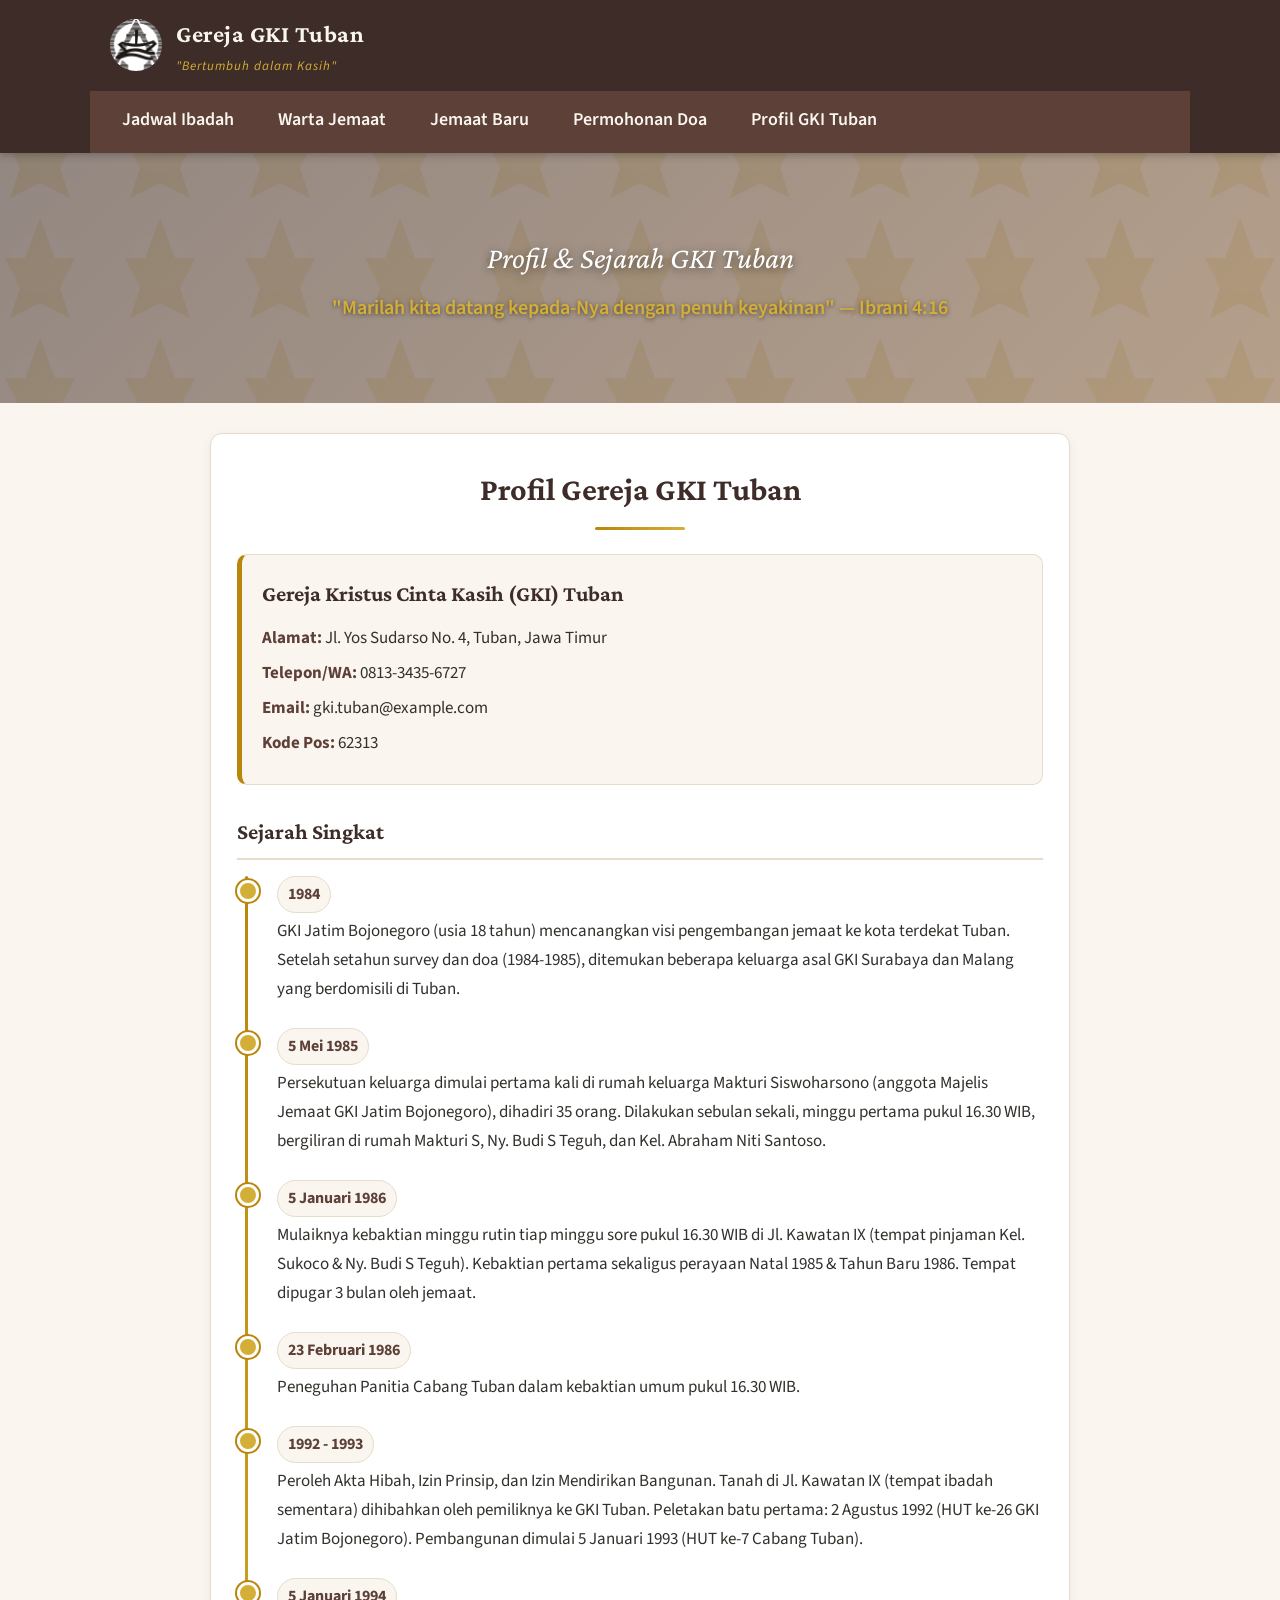
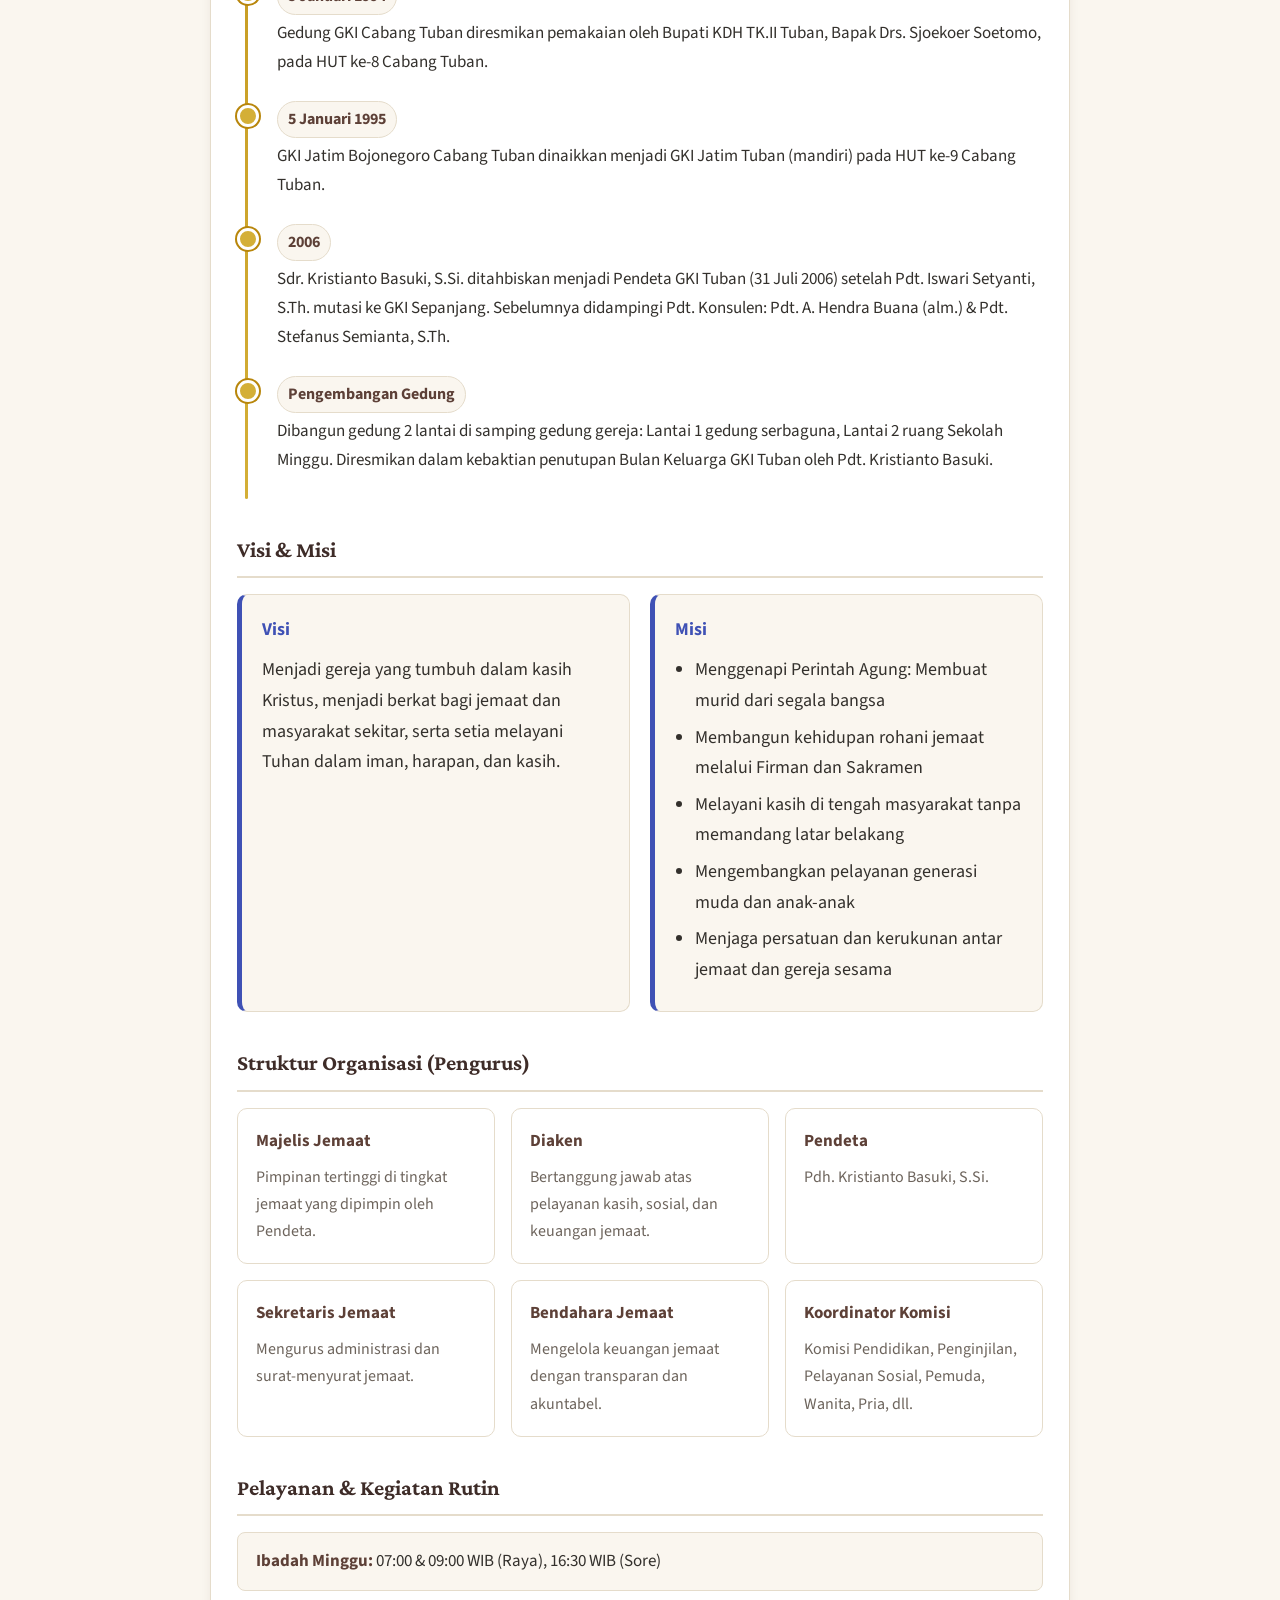
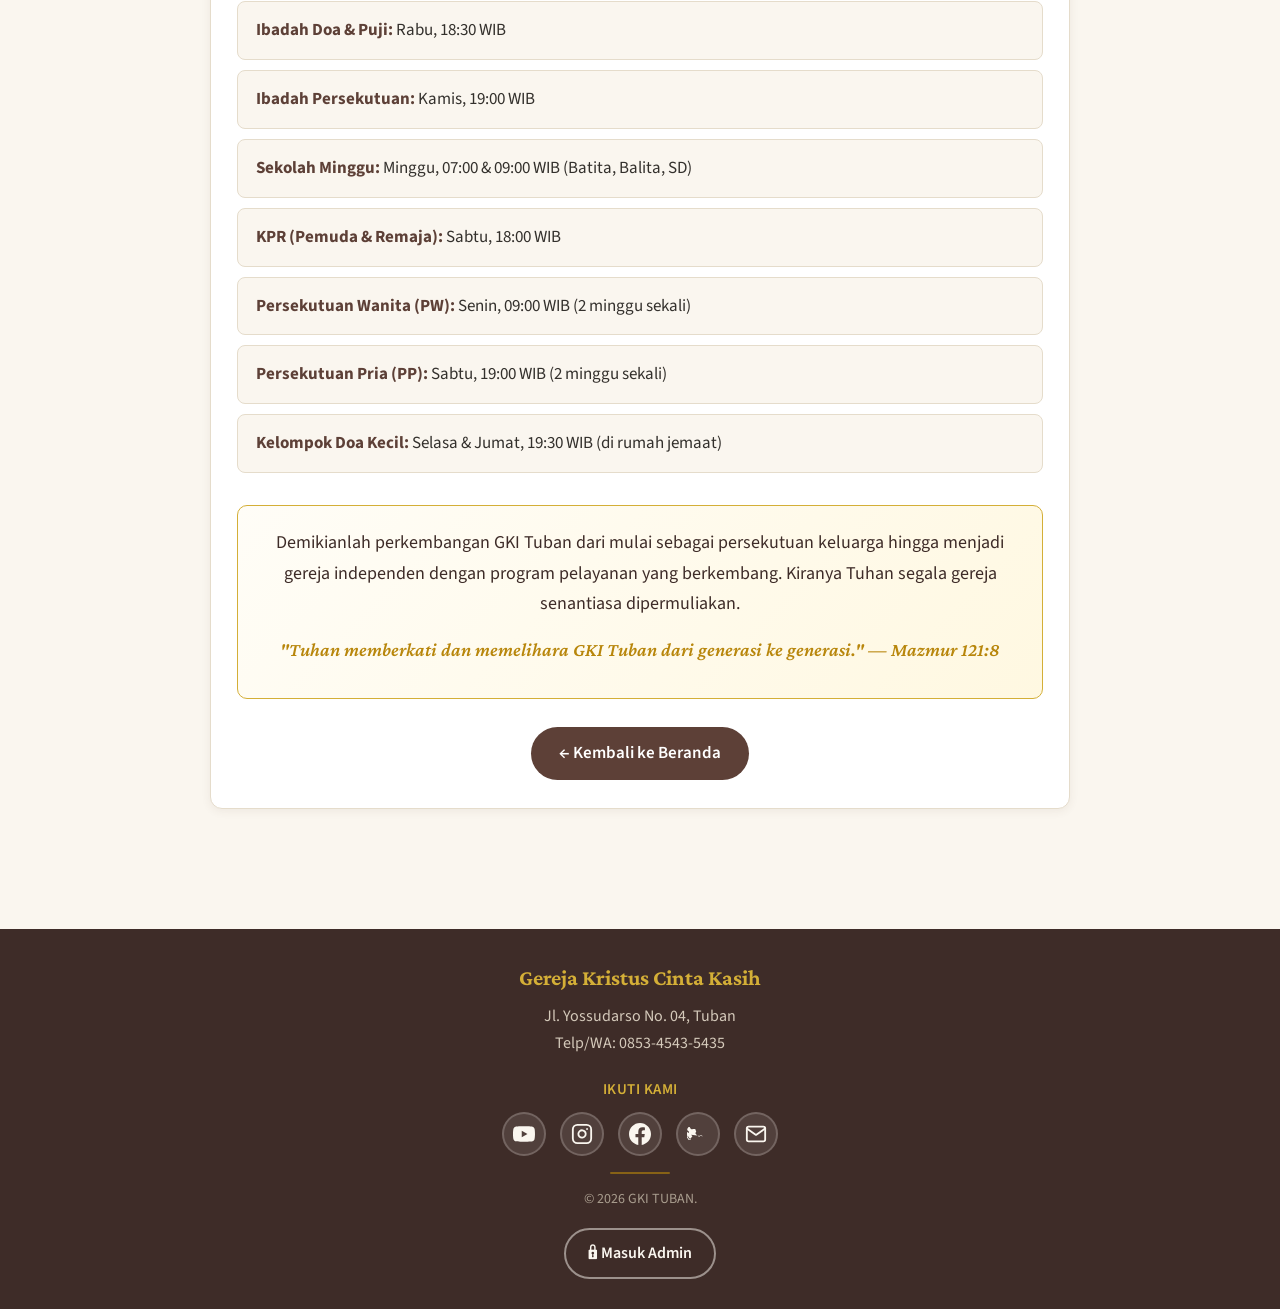
==== commit c1c15ee4: "Update profil.html" ====
--- a/gereja/profil.html
+++ b/gereja/profil.html
@@ -55,7 +55,7 @@
         <div class="profile-intro-box">
           <h3>Gereja Kristus Cinta Kasih (GKI) Tuban</h3>
           <p><strong>Alamat:</strong> Jl. Yos Sudarso No. 4, Tuban, Jawa Timur</p>
-          <p><strong>Telepon/WA:</strong> 0853-4543-5435 (Contoh nomor)</p>
+          <p><strong>Telepon/WA:</strong>  0813-3435-6727</p>
           <p><strong>Email:</strong> gki.tuban@example.com</p>
           <p><strong>Kode Pos:</strong> 62313</p>
         </div>
@@ -216,4 +216,4 @@
 
   <script src="app.js"></script>
 </body>
-</html>+</html>
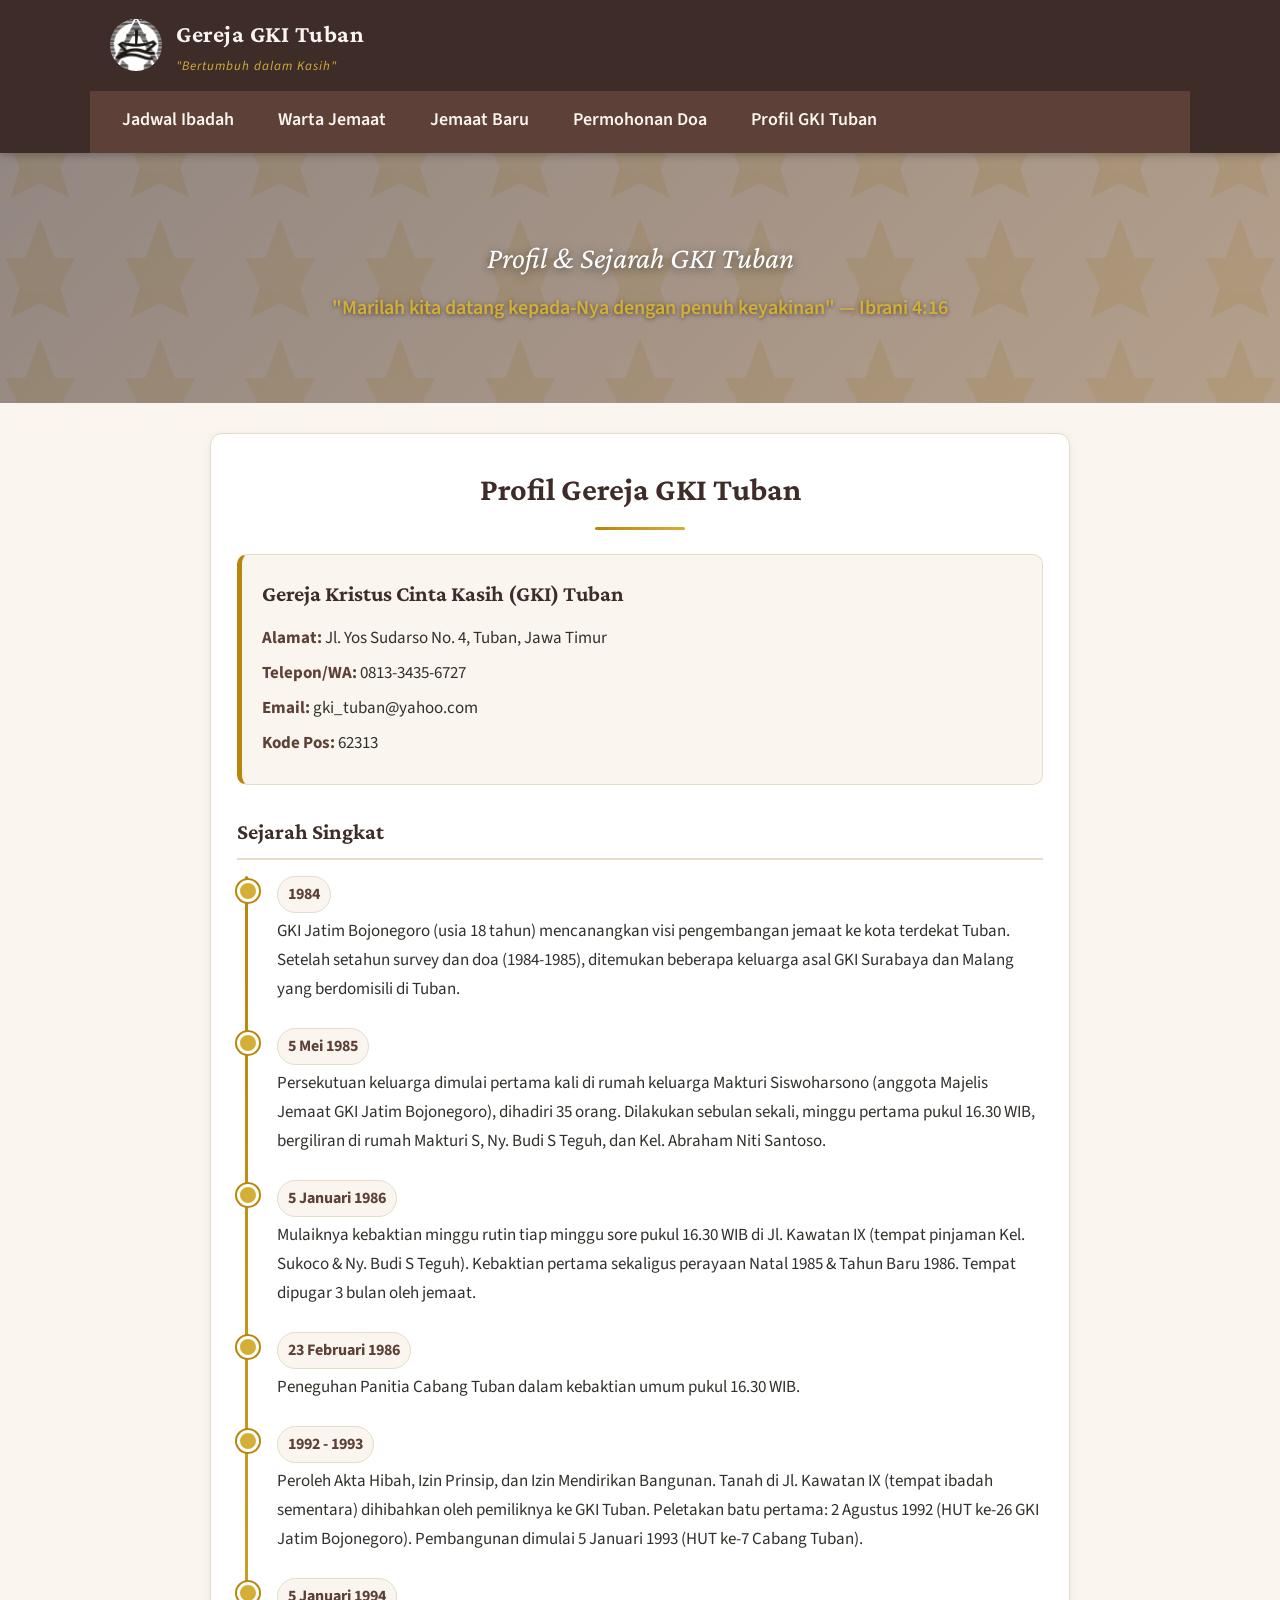
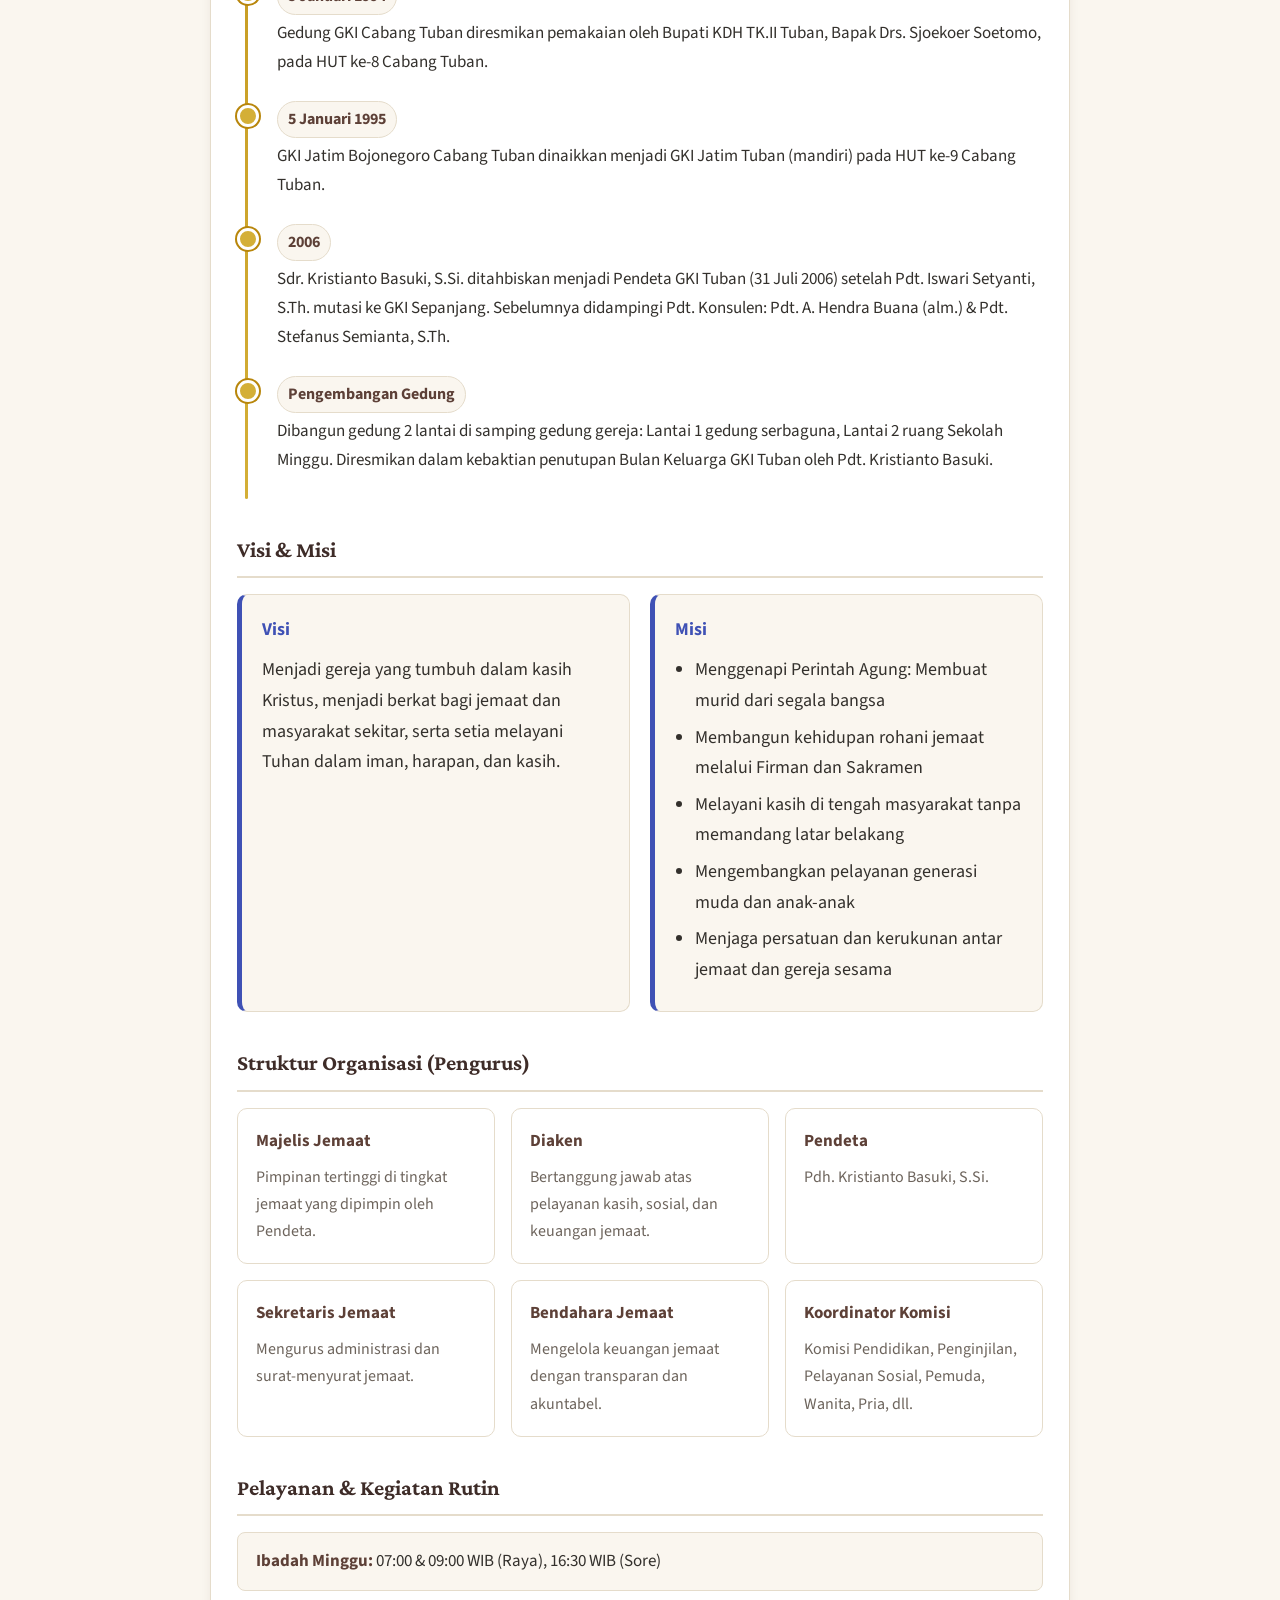
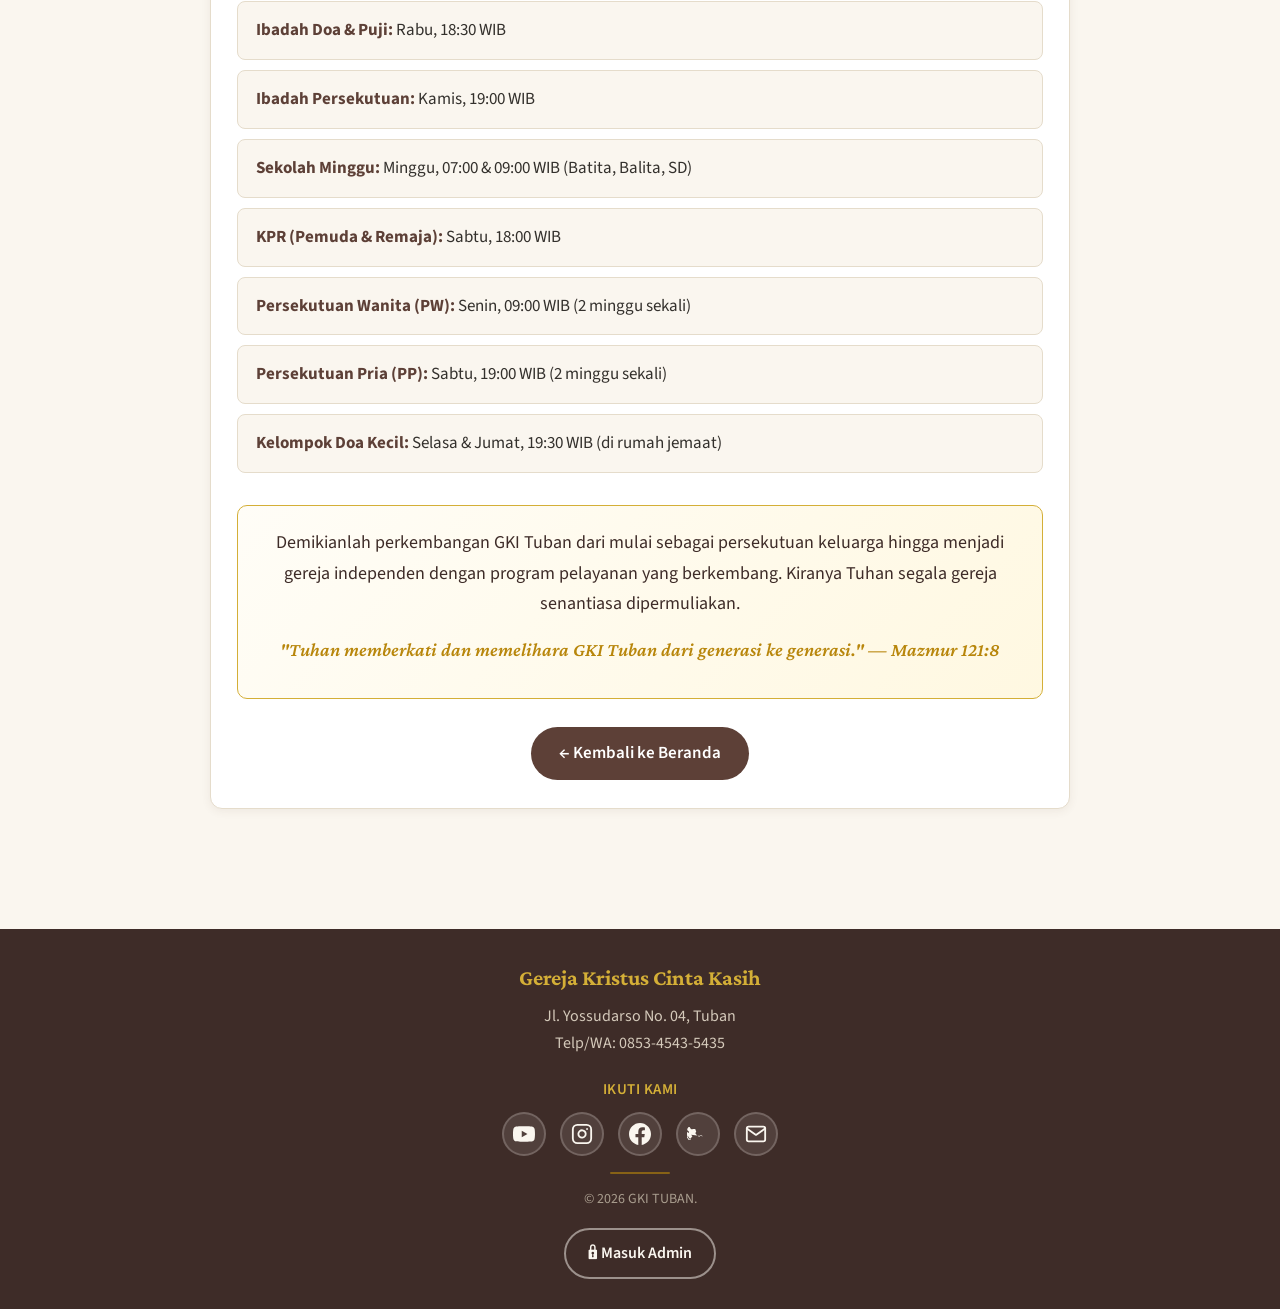
==== commit 1222fa06: "Update profil.html" ====
--- a/gereja/profil.html
+++ b/gereja/profil.html
@@ -56,7 +56,7 @@
           <h3>Gereja Kristus Cinta Kasih (GKI) Tuban</h3>
           <p><strong>Alamat:</strong> Jl. Yos Sudarso No. 4, Tuban, Jawa Timur</p>
           <p><strong>Telepon/WA:</strong>  0813-3435-6727</p>
-          <p><strong>Email:</strong> gki.tuban@example.com</p>
+          <p><strong>Email:</strong>  gki_tuban@yahoo.com </p>
           <p><strong>Kode Pos:</strong> 62313</p>
         </div>
 
